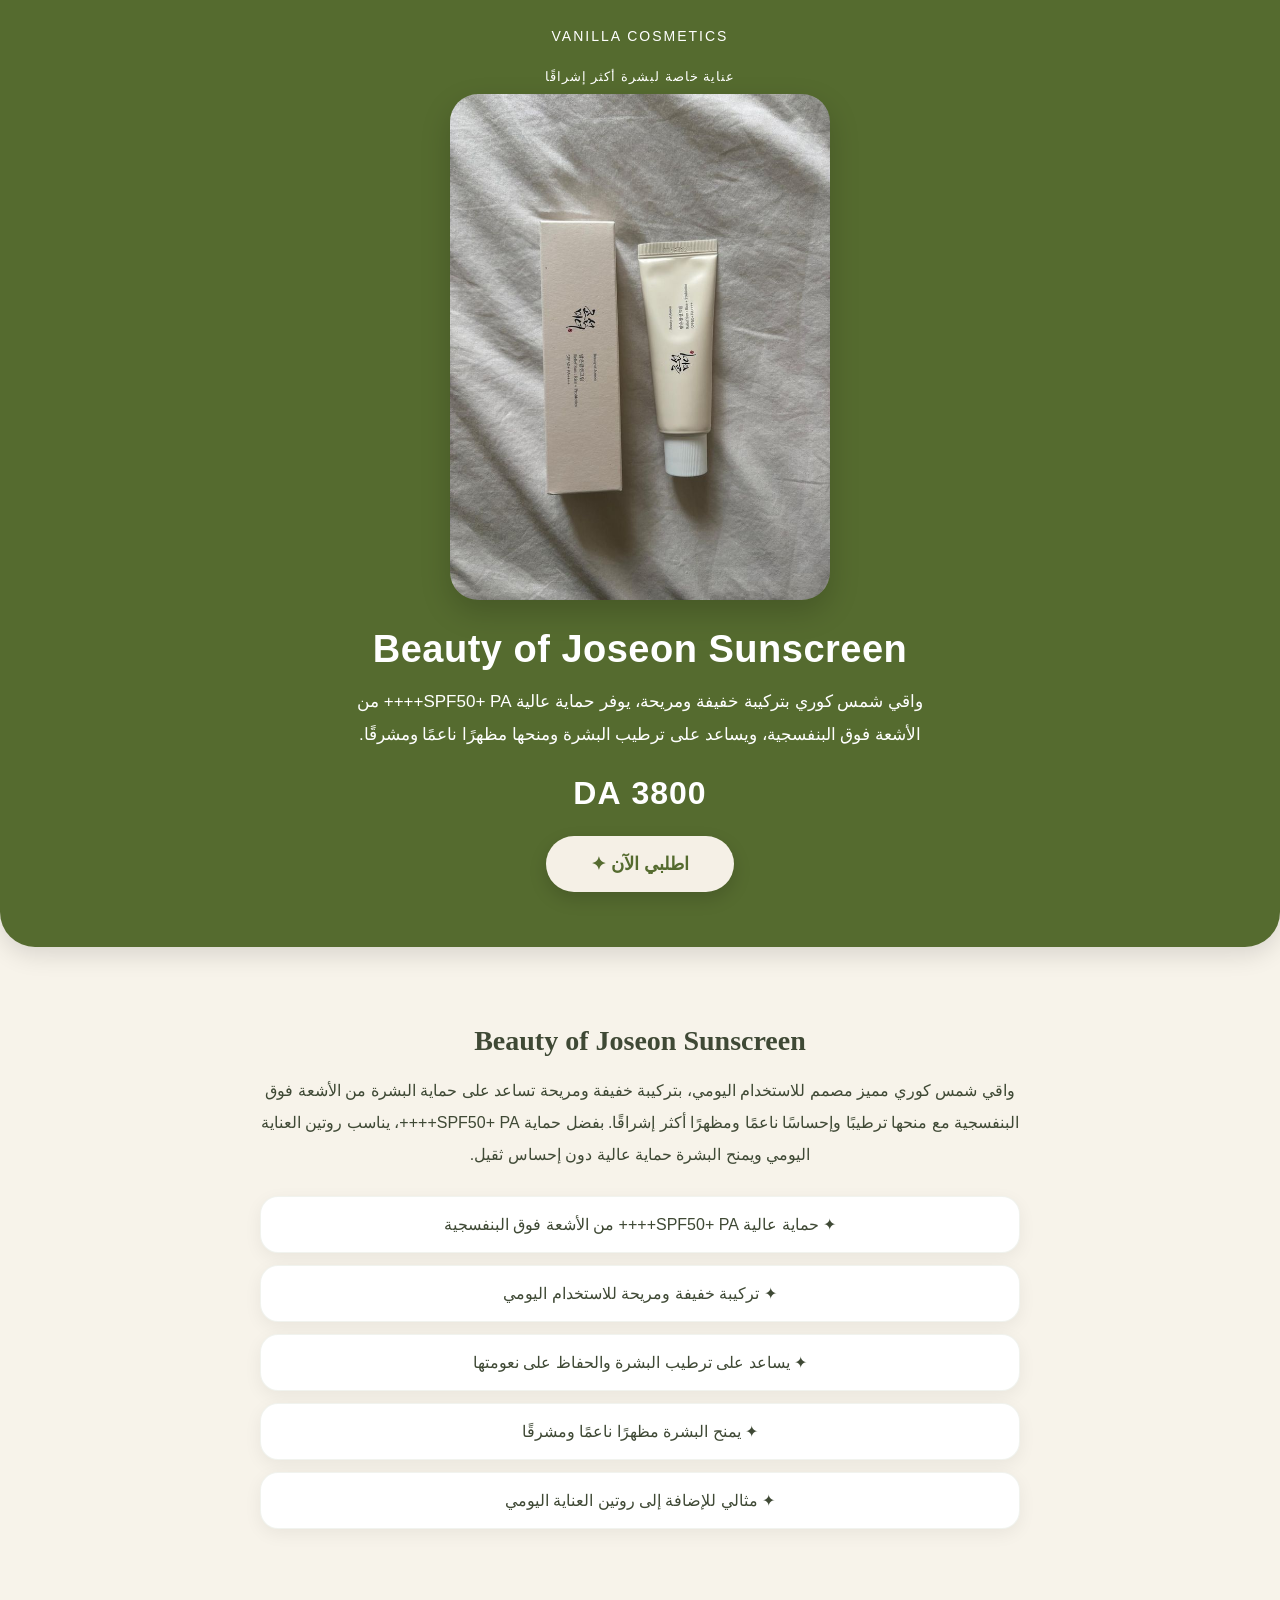
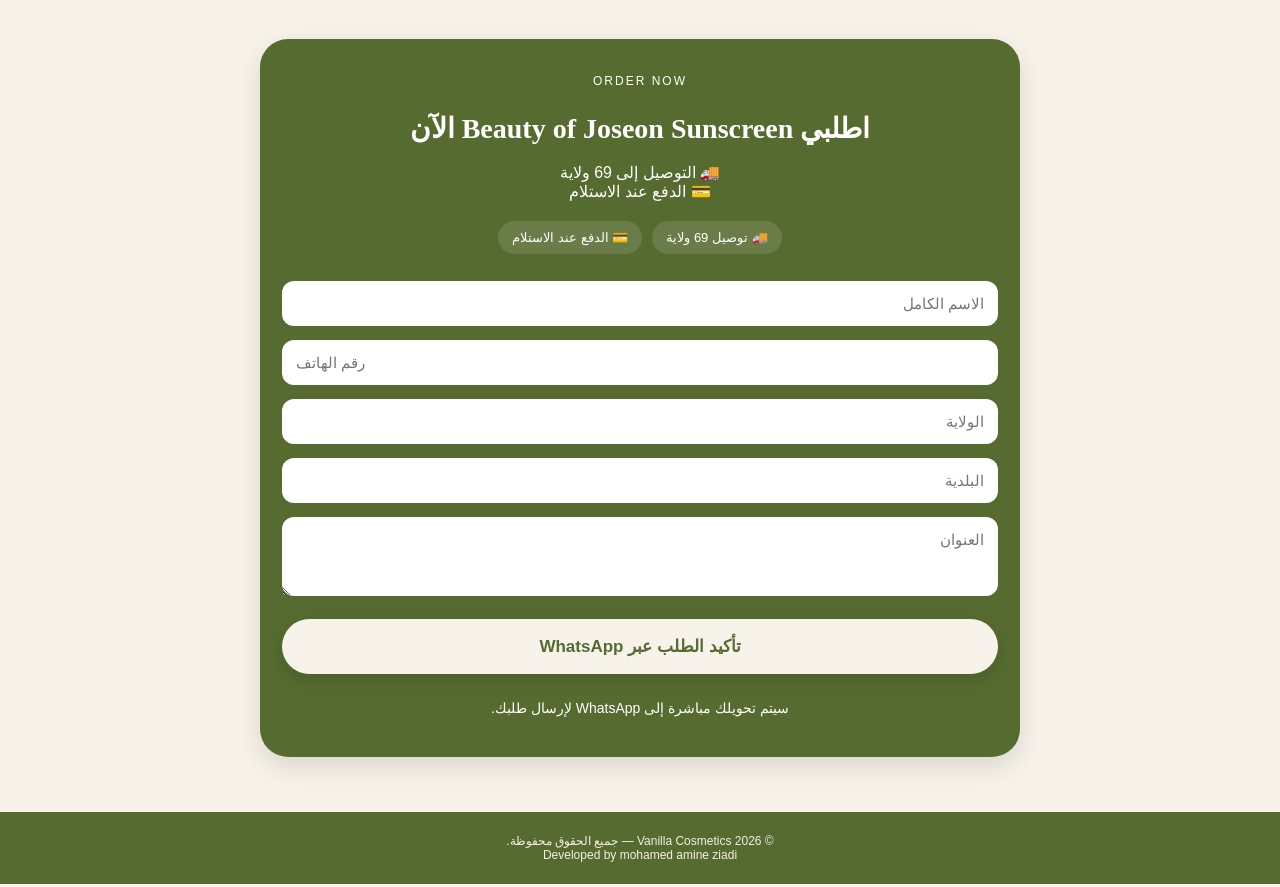
==== beauty-of-joseon.html @ 644d9b98 "Add Beauty of Joseon product page" ====
<!DOCTYPE html>
<html lang="ar" dir="rtl">
<head>
<meta charset="UTF-8">
<meta name="viewport" content="width=device-width, initial-scale=1.0">
<title>Beauty of Joseon Sunscreen | Vanilla Cosmetics</title>

<style>
*{
    box-sizing:border-box;
}

body{
    margin:0;
    font-family:Arial,sans-serif;
    background:#f7f3ea;
    color:#3f4935;
}

.hero-product{
    background:#556B2F;
    color:#fff;
    text-align:center;
    padding:28px 20px 55px;
    border-radius:0 0 35px 35px;
    box-shadow:0 8px 25px rgba(0,0,0,.12);
}

.brand{
    font-size:14px;
    letter-spacing:2px;
    margin-bottom:25px;
}

.product-image{
    width:100%;
    max-width:380px;
    height:auto;
    display:block;
    margin:0 auto 28px;
    border-radius:28px;
    box-shadow:0 12px 30px rgba(0,0,0,.18);
}

h1{
    font-size:38px;
    margin:10px 0;
    letter-spacing:.5px;
}

.subtitle{
    font-size:17px;
    line-height:1.9;
    max-width:600px;
    margin:15px auto;
}

.price{
    font-size:32px;
    font-weight:bold;
    margin:24px 0;
    letter-spacing:1px;
}

.order-btn{
    display:inline-block;
    background:#f5f0e6;
    color:#556B2F;
    text-decoration:none;
    padding:17px 45px;
    border-radius:40px;
    font-size:18px;
    font-weight:bold;
    box-shadow:0 7px 18px rgba(0,0,0,.15);
}

.section{
    max-width:800px;
    margin:auto;
    padding:55px 20px;
    text-align:center;
}

.section h2{
    font-family:Georgia,serif;
    font-size:28px;
    margin-bottom:18px;
}

.description{
    line-height:2;
    font-size:16px;
}

.benefits{
    display:grid;
    gap:12px;
    margin-top:25px;
}

.benefit{
    background:#fff;
    padding:18px;
    border-radius:18px;
    box-shadow:0 5px 18px rgba(0,0,0,.06);
    border:1px solid rgba(85,107,47,.08);
}
.order-box{
    background:#556B2F;
    color:#fff;
    border-radius:28px;
    padding:35px 22px;
    box-shadow:0 10px 28px rgba(0,0,0,.12);
}

.order-box input,
.order-box select,
.order-box textarea{
    width:100%;
    padding:14px;
    margin:7px 0;
    border:0;
    border-radius:12px;
    font-size:15px;
}

.submit-btn{
    width:100%;
    margin-top:12px;
    padding:17px;
    border:0;
    border-radius:35px;
    background:#f7f3ea;
    box-shadow:0 6px 16px rgba(0,0,0,.12);
    color:#556B2F;
    font-size:17px;
    font-weight:bold;
}

.info{
    margin-top:20px;
    line-height:2;
    font-size:14px;
}

.footer{
    background:#556B2F;
    color:#f5f0e6;
    text-align:center;
    padding:22px 15px;
    font-size:12px;
}

.footer a{
    color:#f5f0e6;
    text-decoration:none;
}

@media(max-width:600px){
    h1{
        font-size:29px;
    }

    .product-image{
        max-width:320px;
    }
}
</style>
</head>

<body>

<section class="hero-product">

    <div class="brand">
        VANILLA COSMETICS
    </div>

    <p style="font-size:13px;letter-spacing:1px;margin-bottom:10px;">
        عناية خاصة لبشرة أكثر إشراقًا
    </p>

    <img
        class="product-image"
        src="images/Koria.jpg"
        alt="Beauty of Joseon Sunscreen"
    >

    <h1>Beauty of Joseon Sunscreen</h1>

    <p class="subtitle">
        واقي شمس كوري بتركيبة خفيفة ومريحة، يوفر حماية عالية SPF50+ PA++++
        من الأشعة فوق البنفسجية، ويساعد على ترطيب البشرة ومنحها مظهرًا ناعمًا ومشرقًا.
    </p>

    <div class="price">
        3800 DA
    </div>

    <a class="order-btn" href="#order">
        اطلبي الآن ✦
    </a>

</section>

<section class="section">

    <h2>
        Beauty of Joseon Sunscreen
    </h2>

    <p class="description">
        واقي شمس كوري مميز مصمم للاستخدام اليومي، بتركيبة
        خفيفة ومريحة تساعد على حماية البشرة من الأشعة فوق البنفسجية
        مع منحها ترطيبًا وإحساسًا ناعمًا ومظهرًا أكثر إشراقًا.
        بفضل حماية SPF50+ PA++++، يناسب روتين العناية اليومي
        ويمنح البشرة حماية عالية دون إحساس ثقيل.
    </p>

    <div class="benefits">

        <div class="benefit">
            ✦ حماية عالية SPF50+ PA++++ من الأشعة فوق البنفسجية
        </div>

        <div class="benefit">
            ✦ تركيبة خفيفة ومريحة للاستخدام اليومي
        </div>

        <div class="benefit">
            ✦ يساعد على ترطيب البشرة والحفاظ على نعومتها
        </div>

        <div class="benefit">
            ✦ يمنح البشرة مظهرًا ناعمًا ومشرقًا
        </div>

        <div class="benefit">
            ✦ مثالي للإضافة إلى روتين العناية اليومي
        </div>

    </div>

</section>
<section class="section" id="order">

    <div class="order-box">

        <div style="font-size:12px;letter-spacing:2px;margin-bottom:8px;">ORDER NOW</div>

        <h2>
            اطلبي Beauty of Joseon Sunscreen الآن
        </h2>

        <p>
            🚚 التوصيل إلى 69 ولاية
            <br>
            💳 الدفع عند الاستلام
        </p>

        <div style="display:flex;justify-content:center;gap:10px;flex-wrap:wrap;margin:20px 0;">
    <span style="background:rgba(255,255,255,.12);padding:9px 14px;border-radius:20px;font-size:13px;">
        🚚 توصيل 69 ولاية
    </span>
    <span style="background:rgba(255,255,255,.12);padding:9px 14px;border-radius:20px;font-size:13px;">
        💳 الدفع عند الاستلام
    </span>
</div>

<form id="orderForm">

            <input
                type="text"
                id="name"
                placeholder="الاسم الكامل"
                autocomplete="name"
                required
            >

            <input
                type="tel"
                id="phone"
                placeholder="رقم الهاتف"
                inputmode="tel"
                autocomplete="tel"
                required
            >

            <input
                type="text"
                id="wilaya"
                placeholder="الولاية"
                required
            >

            <input
                type="text"
                id="commune"
                placeholder="البلدية"
                required
            >

            <textarea
                id="address"
                placeholder="العنوان"
                rows="3"
                required
            ></textarea>

            <button class="submit-btn" type="submit">
                تأكيد الطلب عبر WhatsApp
            </button>

        </form>

        <div class="info">
            سيتم تحويلك مباشرة إلى WhatsApp لإرسال طلبك.
        </div>

    </div>

</section>

<footer class="footer">

    <div>
        © 2026 Vanilla Cosmetics — جميع الحقوق محفوظة.
    </div>

    <div>
        Developed by
        <a href="#" target="_blank">
            mohamed amine ziadi
        </a>
    </div>

</footer>

<script>
document.getElementById("orderForm").addEventListener("submit", function(e){

    e.preventDefault();

    const name = document.getElementById("name").value;
    const phone = document.getElementById("phone").value;
    const wilaya = document.getElementById("wilaya").value;
    const commune = document.getElementById("commune").value;
    const address = document.getElementById("address").value;

    const message =
`طلب Beauty of Joseon Sunscreen

الاسم: ${name}
الهاتف: ${phone}
الولاية: ${wilaya}
البلدية: ${commune}
العنوان: ${address}

المنتج: Beauty of Joseon Sunscreen
السعر: 3800 DA`;

    const whatsapp =
        "https://wa.me/213798949861?text=" +
        encodeURIComponent(message);

    window.open(whatsapp, "_blank");
});
</script>

</body>
</html>
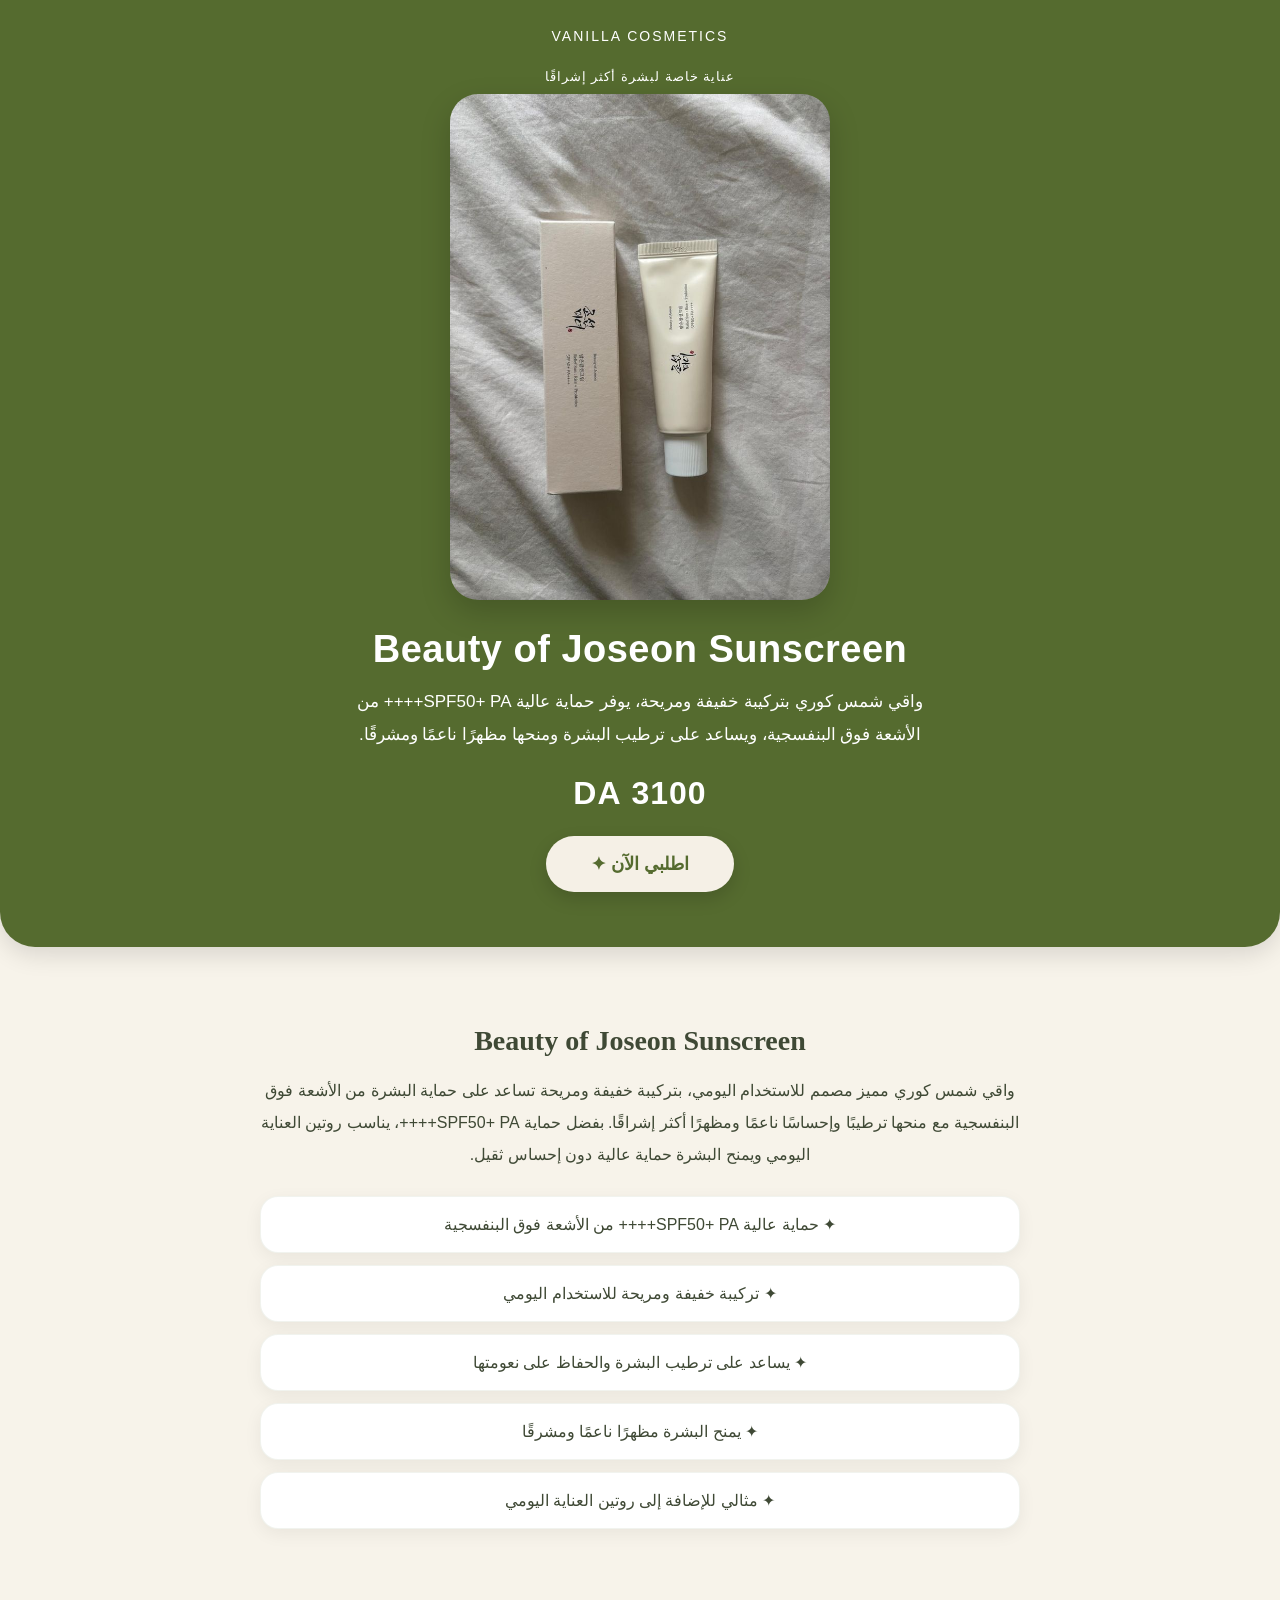
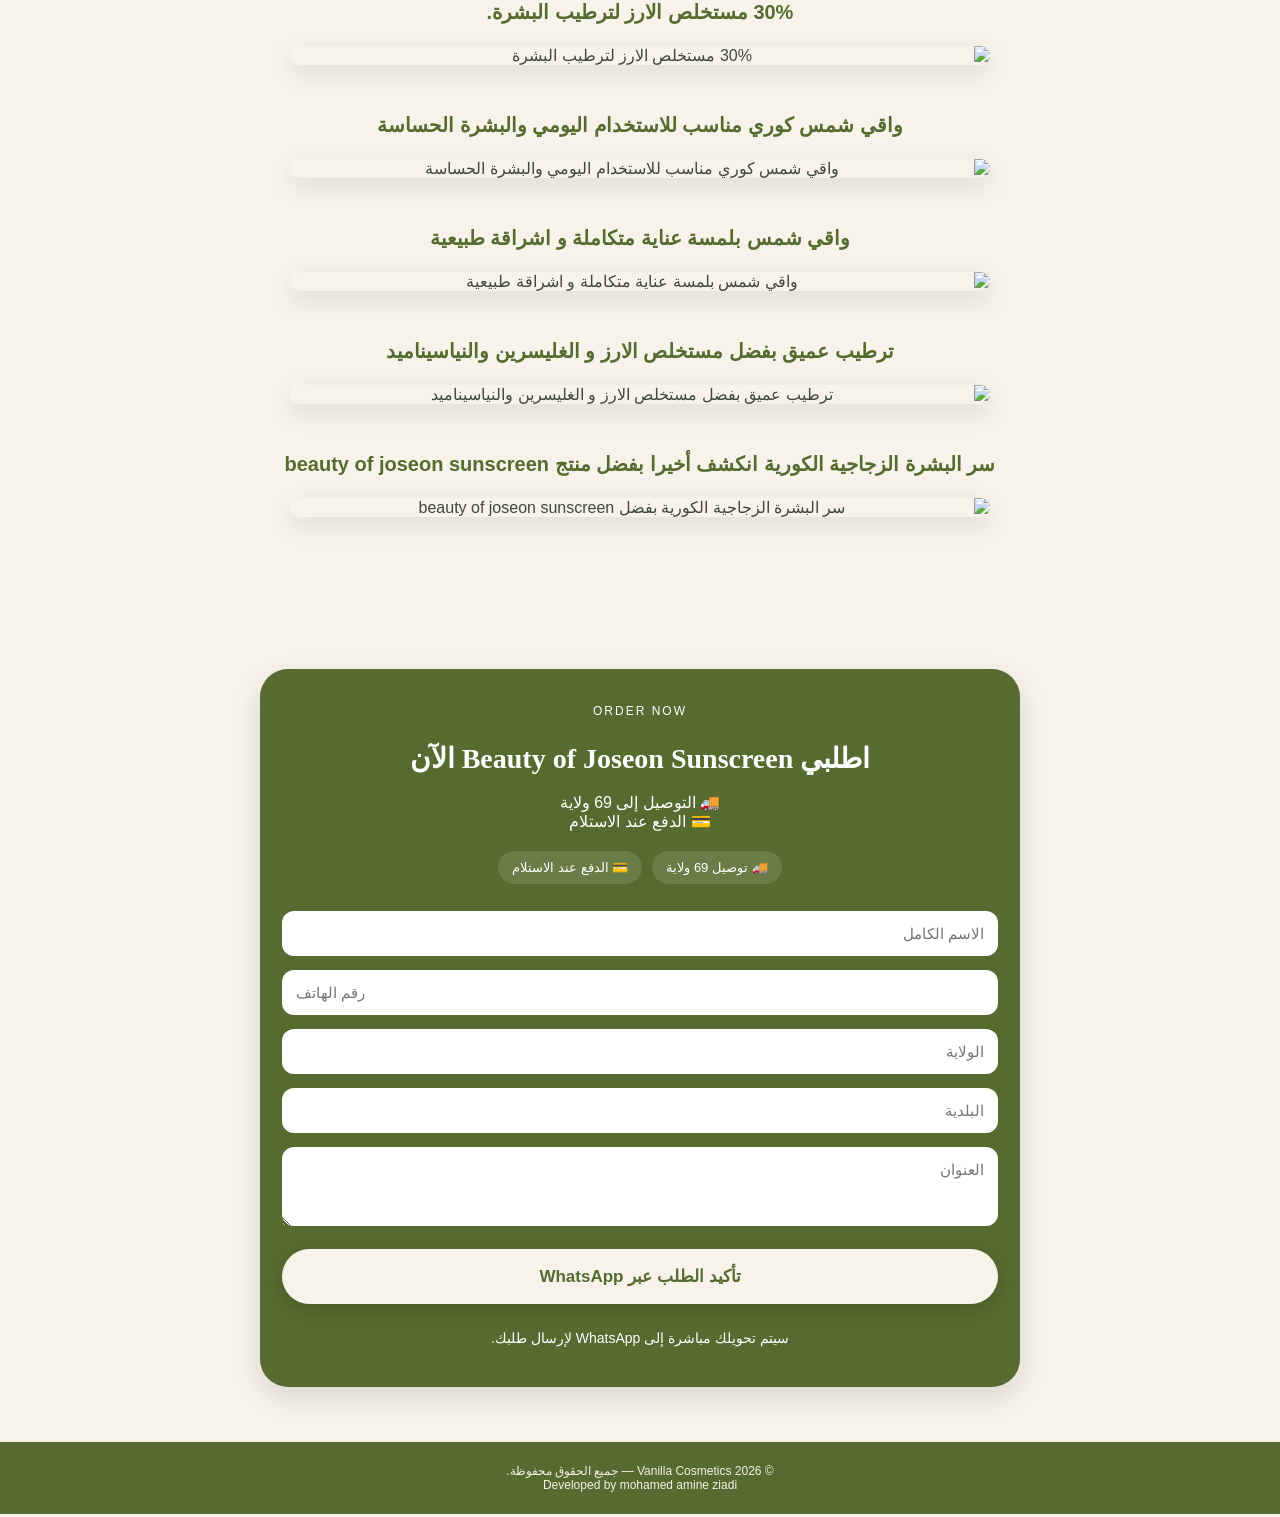
==== commit 1d81a7e0: "Update Beauty of Joseon landing page" ====
--- a/beauty-of-joseon.html
+++ b/beauty-of-joseon.html
@@ -165,6 +165,60 @@
         max-width:320px;
     }
 }
+
+/* ================= BEAUTY OF JOSEON GALLERY ================= */
+
+.beauty-gallery{
+    max-width:800px;
+    margin:0 auto;
+    padding:10px 20px 55px;
+    text-align:center;
+}
+
+.beauty-gallery-item{
+    margin-bottom:42px;
+}
+
+.beauty-gallery-item h3{
+    color:#556B2F;
+    font-size:20px;
+    line-height:1.8;
+    margin:0 auto 16px;
+    font-weight:bold;
+}
+
+.beauty-gallery-item img{
+    width:100%;
+    max-width:700px;
+    height:auto;
+    display:block;
+    margin:0 auto;
+    border-radius:22px;
+    box-shadow:0 8px 24px rgba(0,0,0,.10);
+}
+
+@media(max-width:600px){
+
+    .beauty-gallery{
+        padding:5px 15px 40px;
+    }
+
+    .beauty-gallery-item{
+        margin-bottom:34px;
+    }
+
+    .beauty-gallery-item h3{
+        font-size:17px;
+        line-height:1.7;
+        margin-bottom:13px;
+    }
+
+    .beauty-gallery-item img{
+        border-radius:18px;
+    }
+
+}
+
 </style>
 </head>
 
@@ -194,7 +248,7 @@
     </p>
 
     <div class="price">
-        3800 DA
+        3100 DA
     </div>
 
     <a class="order-btn" href="#order">
@@ -242,6 +296,38 @@
     </div>
 
 </section>
+
+<!-- ================= BEAUTY OF JOSEON GALLERY ================= -->
+
+<section class="beauty-gallery">
+
+    <div class="beauty-gallery-item">
+        <h3>30% مستخلص الارز لترطيب البشرة.</h3>
+        <img src="images/Pic1.jpg" alt="30% مستخلص الارز لترطيب البشرة">
+    </div>
+
+    <div class="beauty-gallery-item">
+        <h3>واقي شمس كوري مناسب للاستخدام اليومي والبشرة الحساسة</h3>
+        <img src="images/Pic2.jpg" alt="واقي شمس كوري مناسب للاستخدام اليومي والبشرة الحساسة">
+    </div>
+
+    <div class="beauty-gallery-item">
+        <h3>واقي شمس بلمسة عناية متكاملة و اشراقة طبيعية</h3>
+        <img src="images/Pic3.jpg" alt="واقي شمس بلمسة عناية متكاملة و اشراقة طبيعية">
+    </div>
+
+    <div class="beauty-gallery-item">
+        <h3>ترطيب عميق بفضل مستخلص الارز و الغليسرين والنياسيناميد</h3>
+        <img src="images/Pic4.jpg" alt="ترطيب عميق بفضل مستخلص الارز و الغليسرين والنياسيناميد">
+    </div>
+
+    <div class="beauty-gallery-item">
+        <h3>سر البشرة الزجاجية الكورية انكشف أخيرا بفضل منتج beauty of joseon sunscreen</h3>
+        <img src="images/Pic5.jpg" alt="سر البشرة الزجاجية الكورية بفضل beauty of joseon sunscreen">
+    </div>
+
+</section>
+
 <section class="section" id="order">
 
     <div class="order-box">
@@ -357,7 +443,7 @@
 العنوان: ${address}
 
 المنتج: Beauty of Joseon Sunscreen
-السعر: 3800 DA`;
+السعر: 3100 DA`;
 
     const whatsapp =
         "https://wa.me/213798949861?text=" +
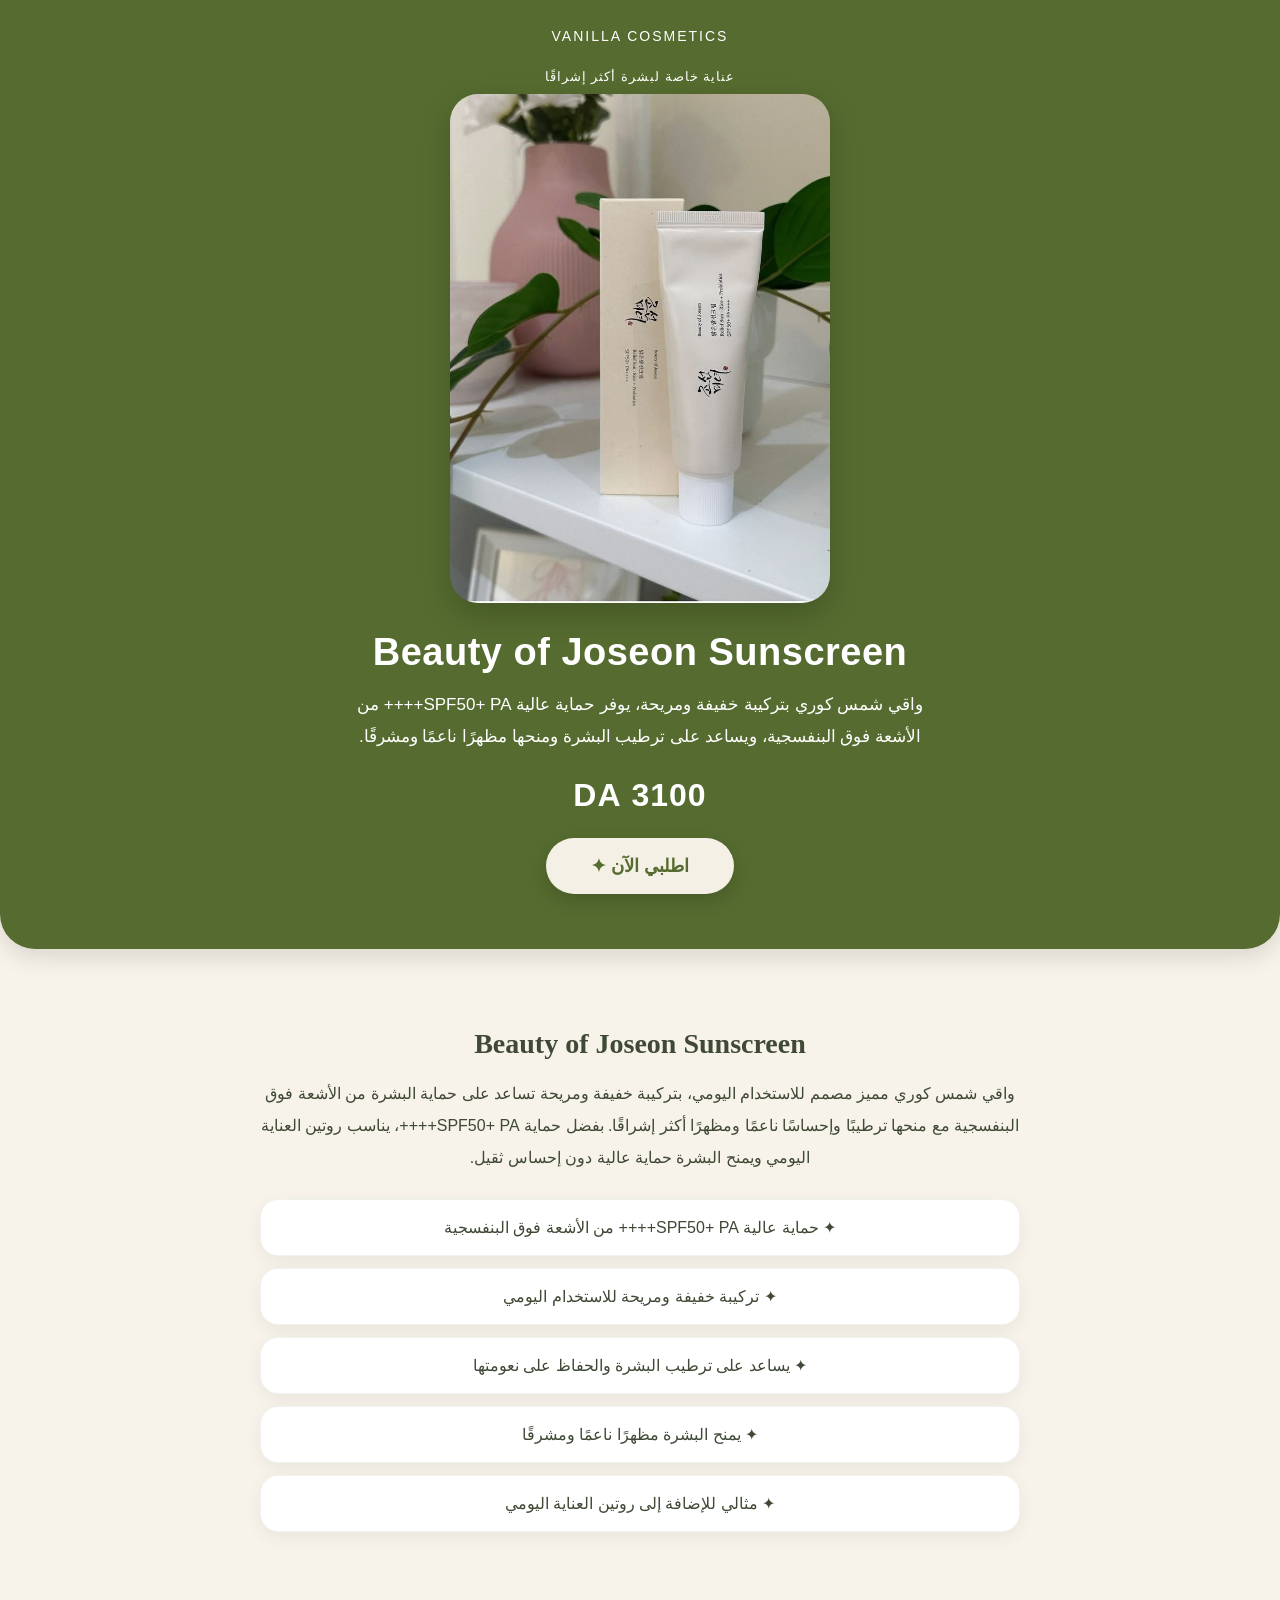
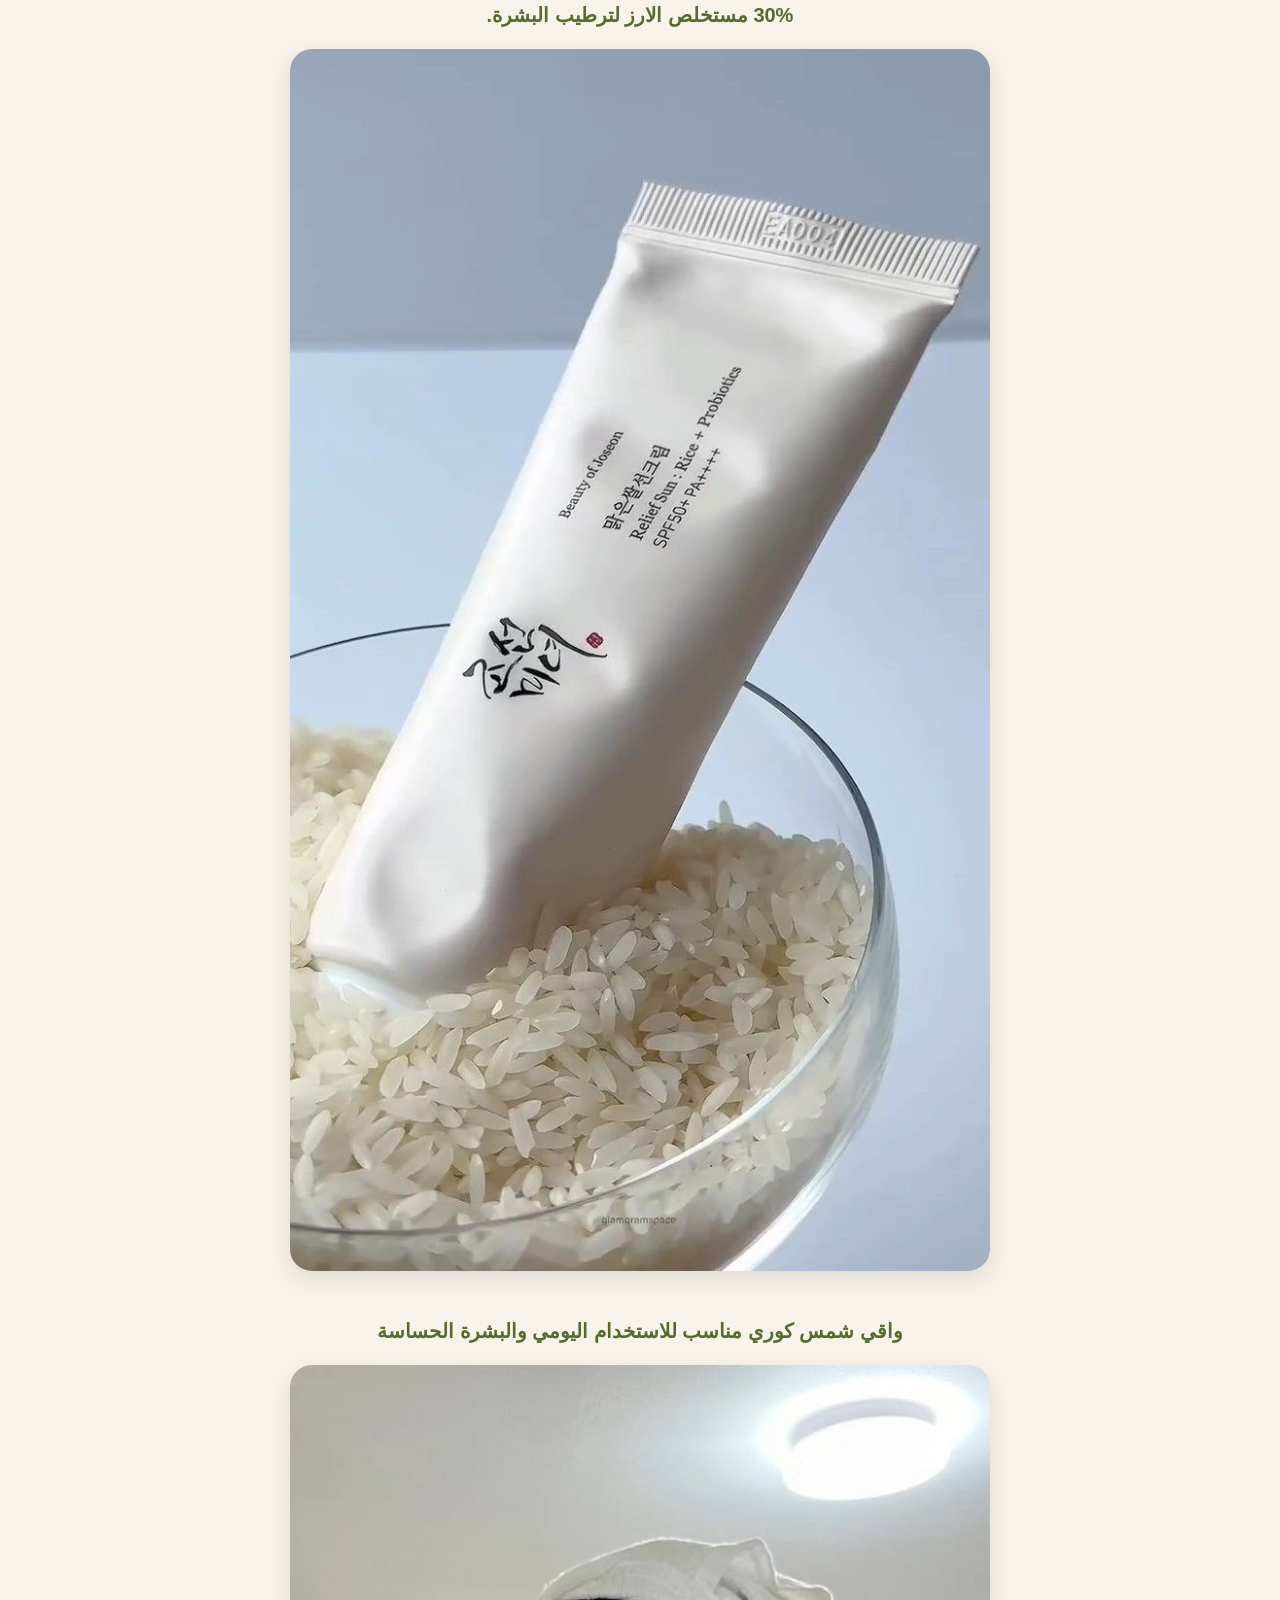
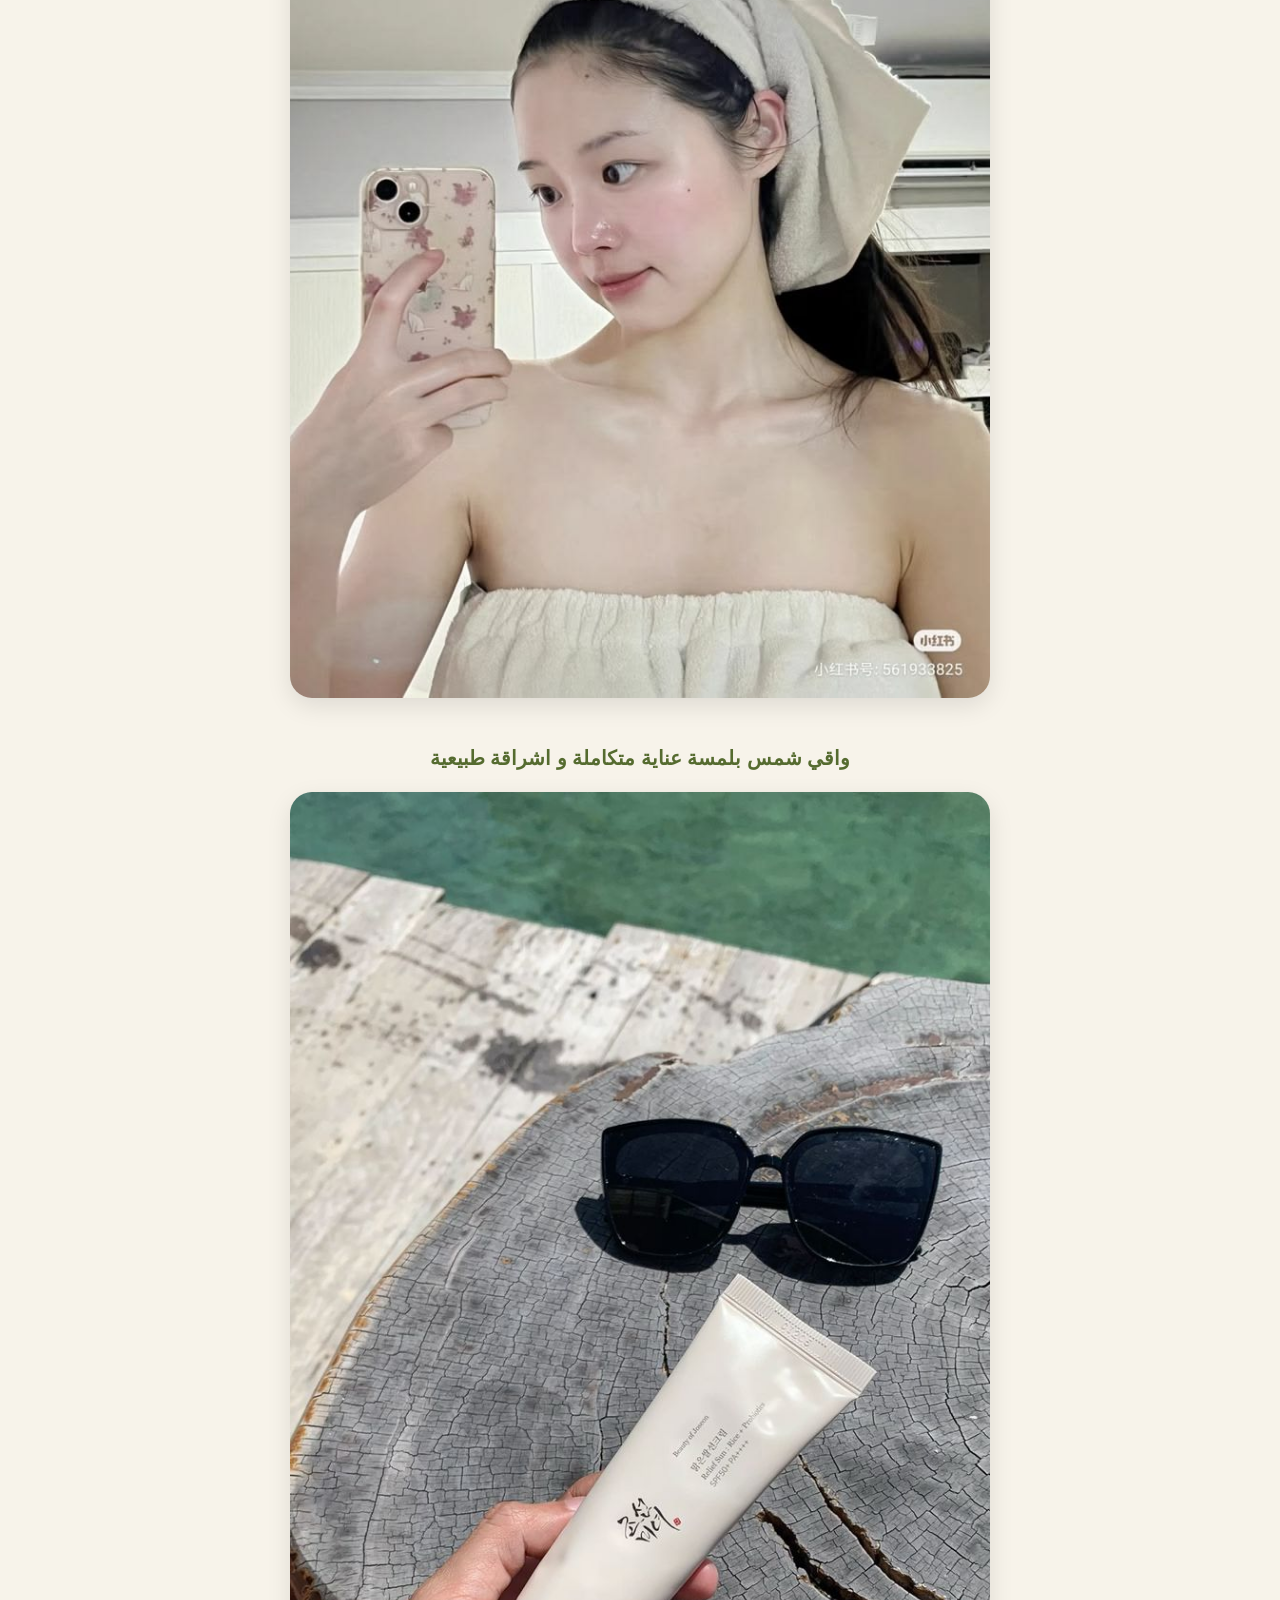
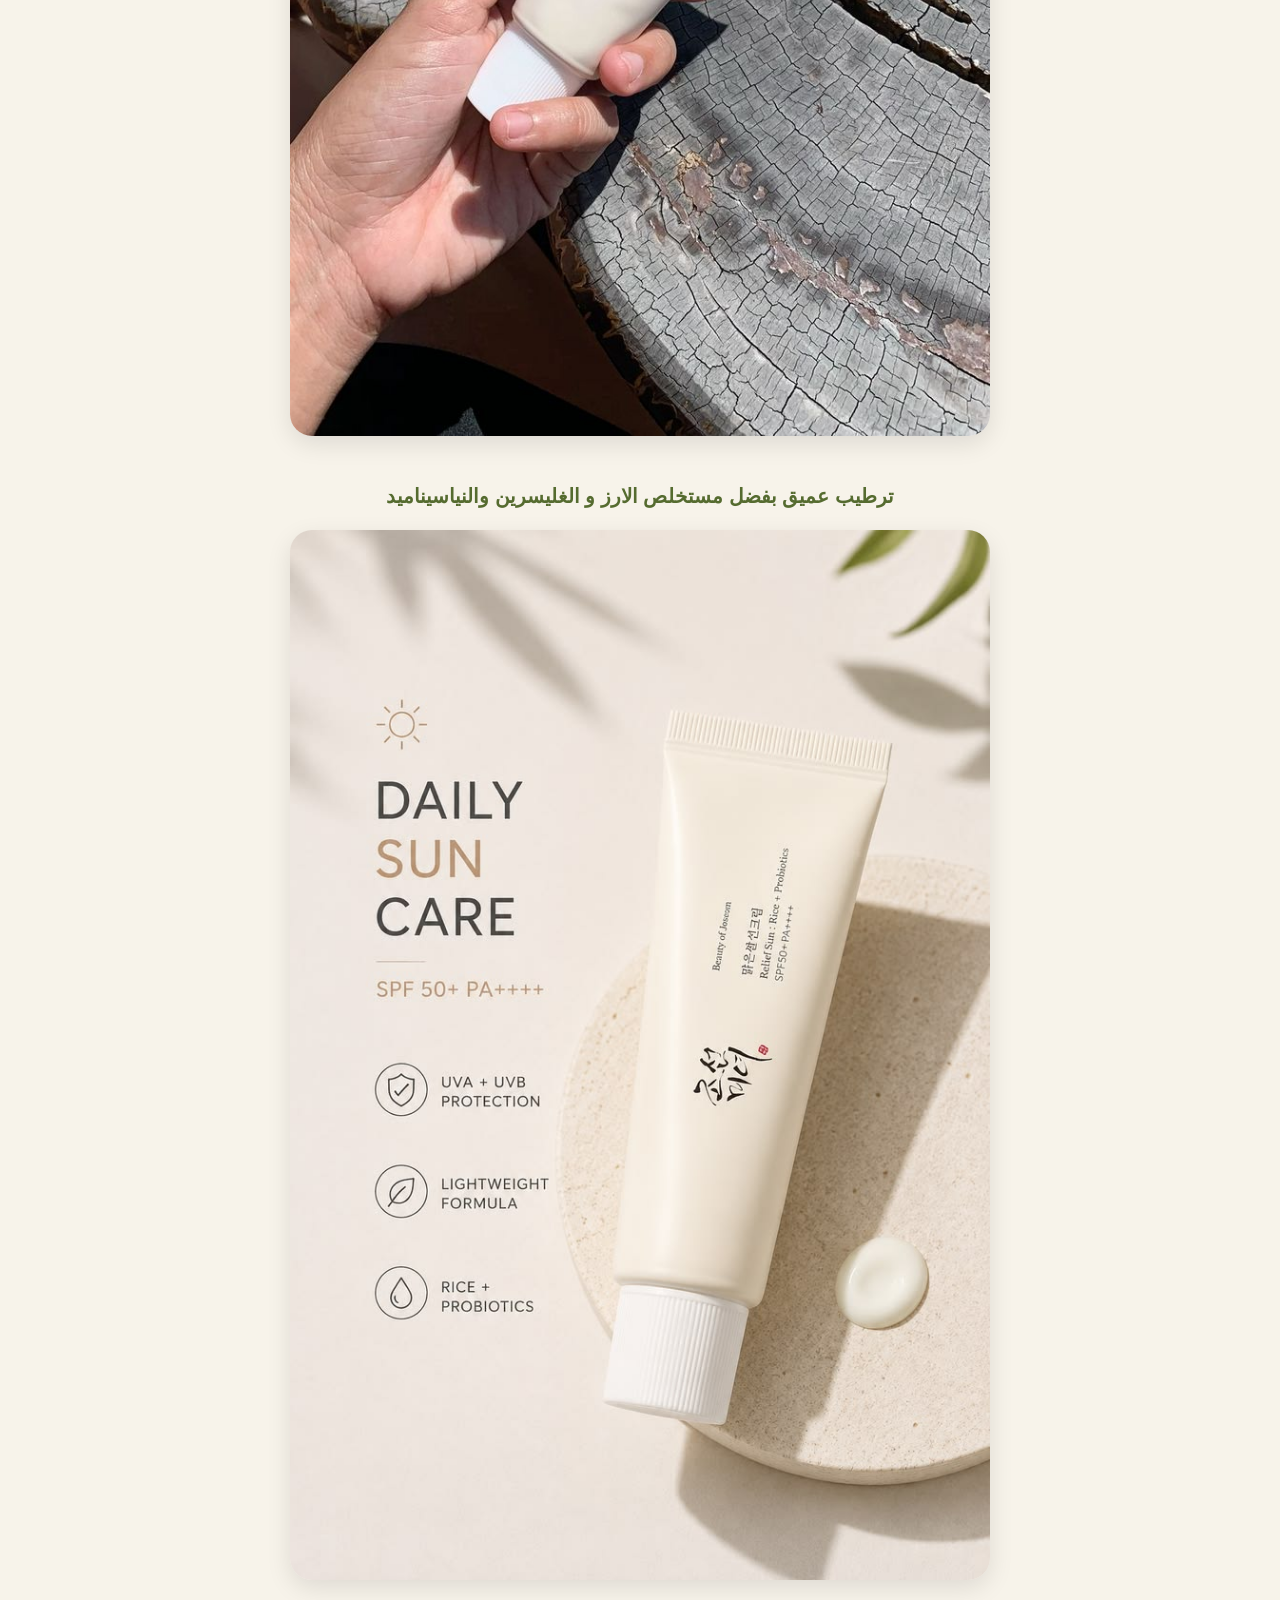
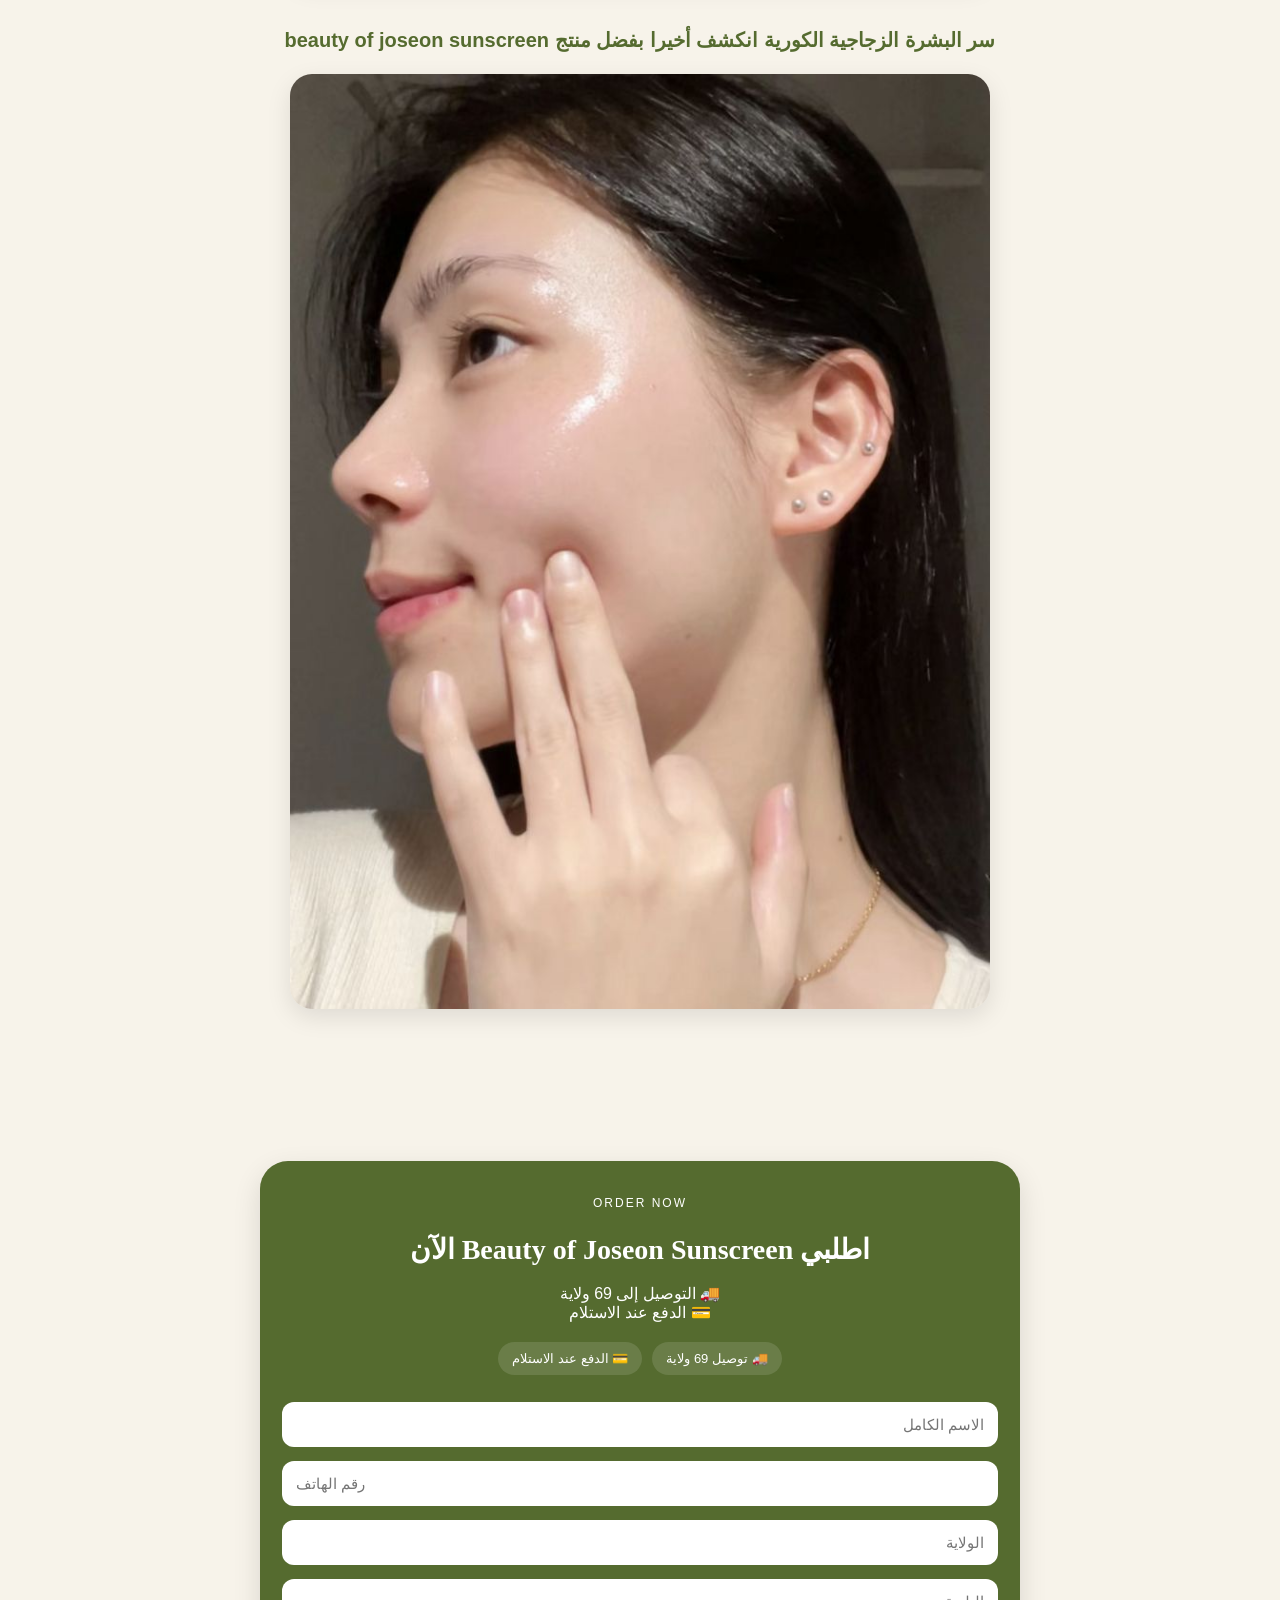
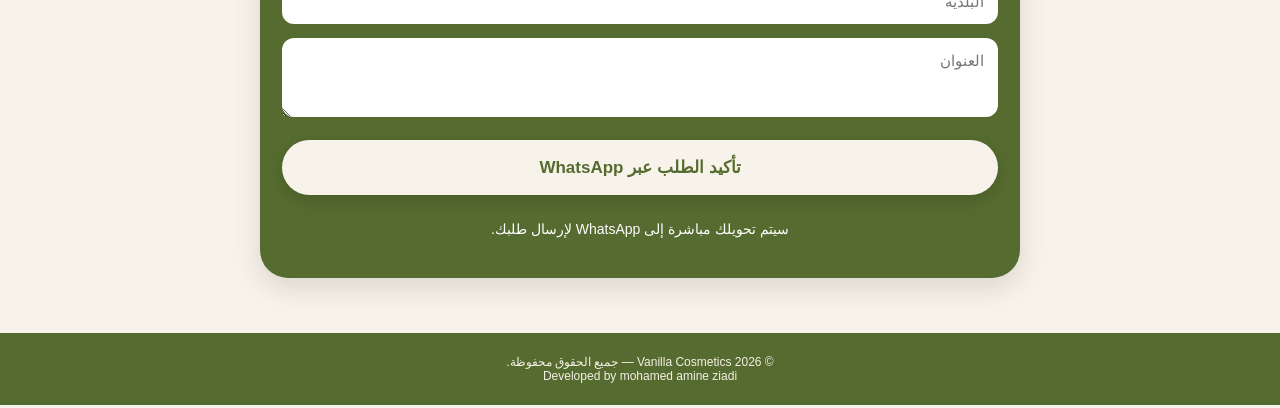
==== commit 341f648d: "Update Beauty of Joseon product image" ====
--- a/beauty-of-joseon.html
+++ b/beauty-of-joseon.html
@@ -236,7 +236,7 @@
 
     <img
         class="product-image"
-        src="images/Koria.jpg"
+        src="images/Santa.jpg"
         alt="Beauty of Joseon Sunscreen"
     >
 
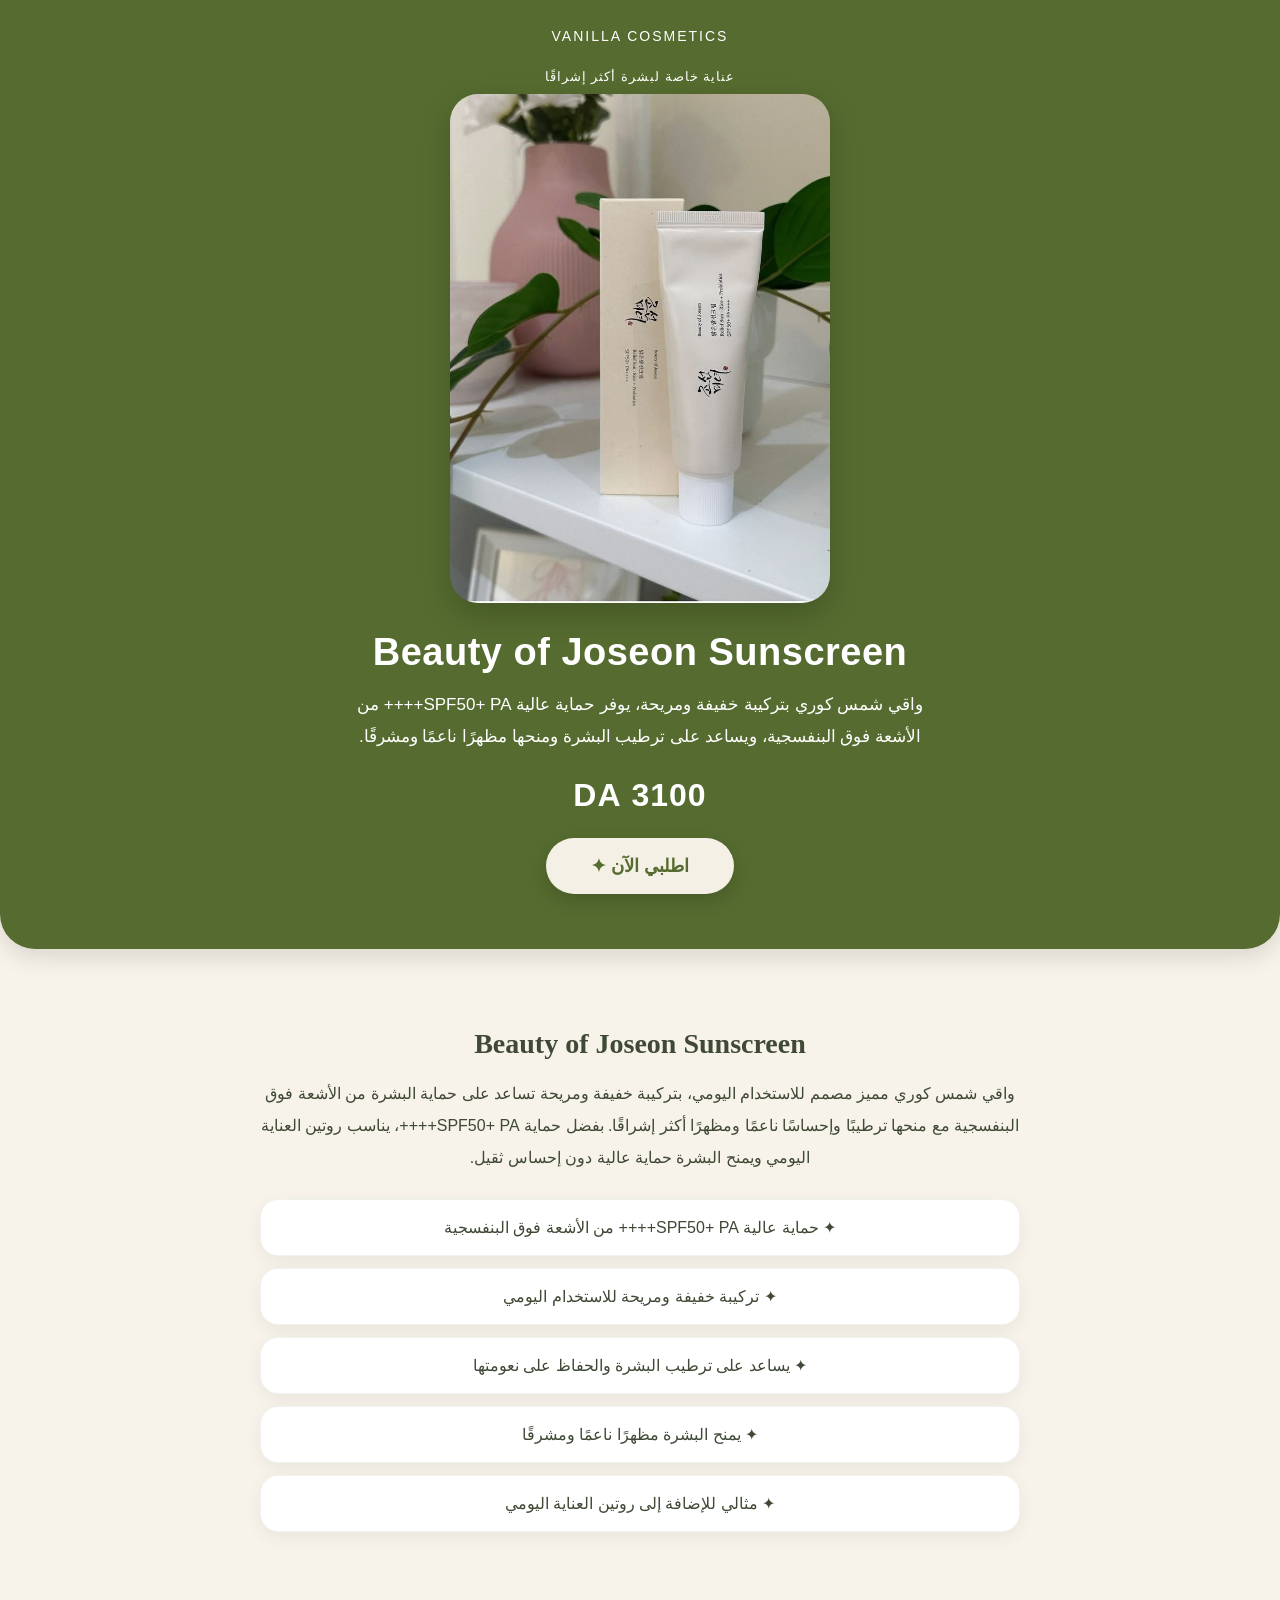
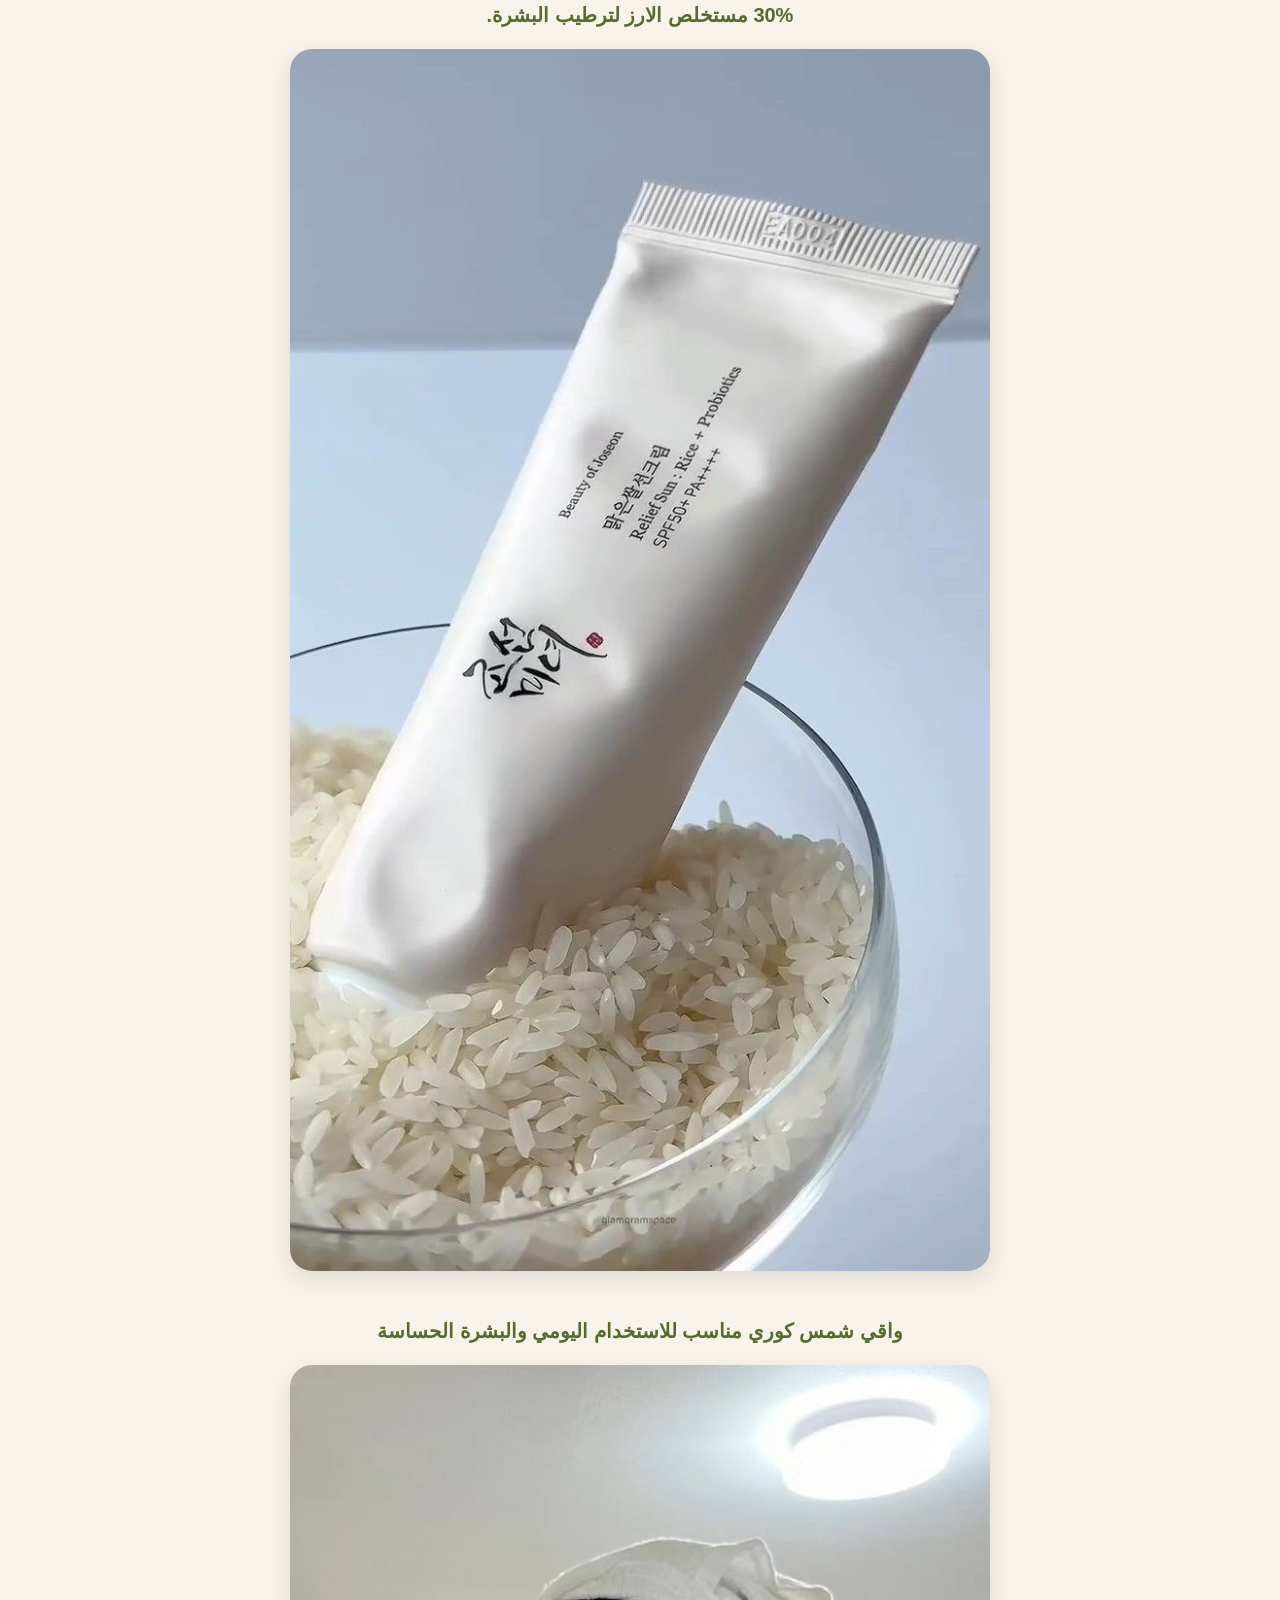
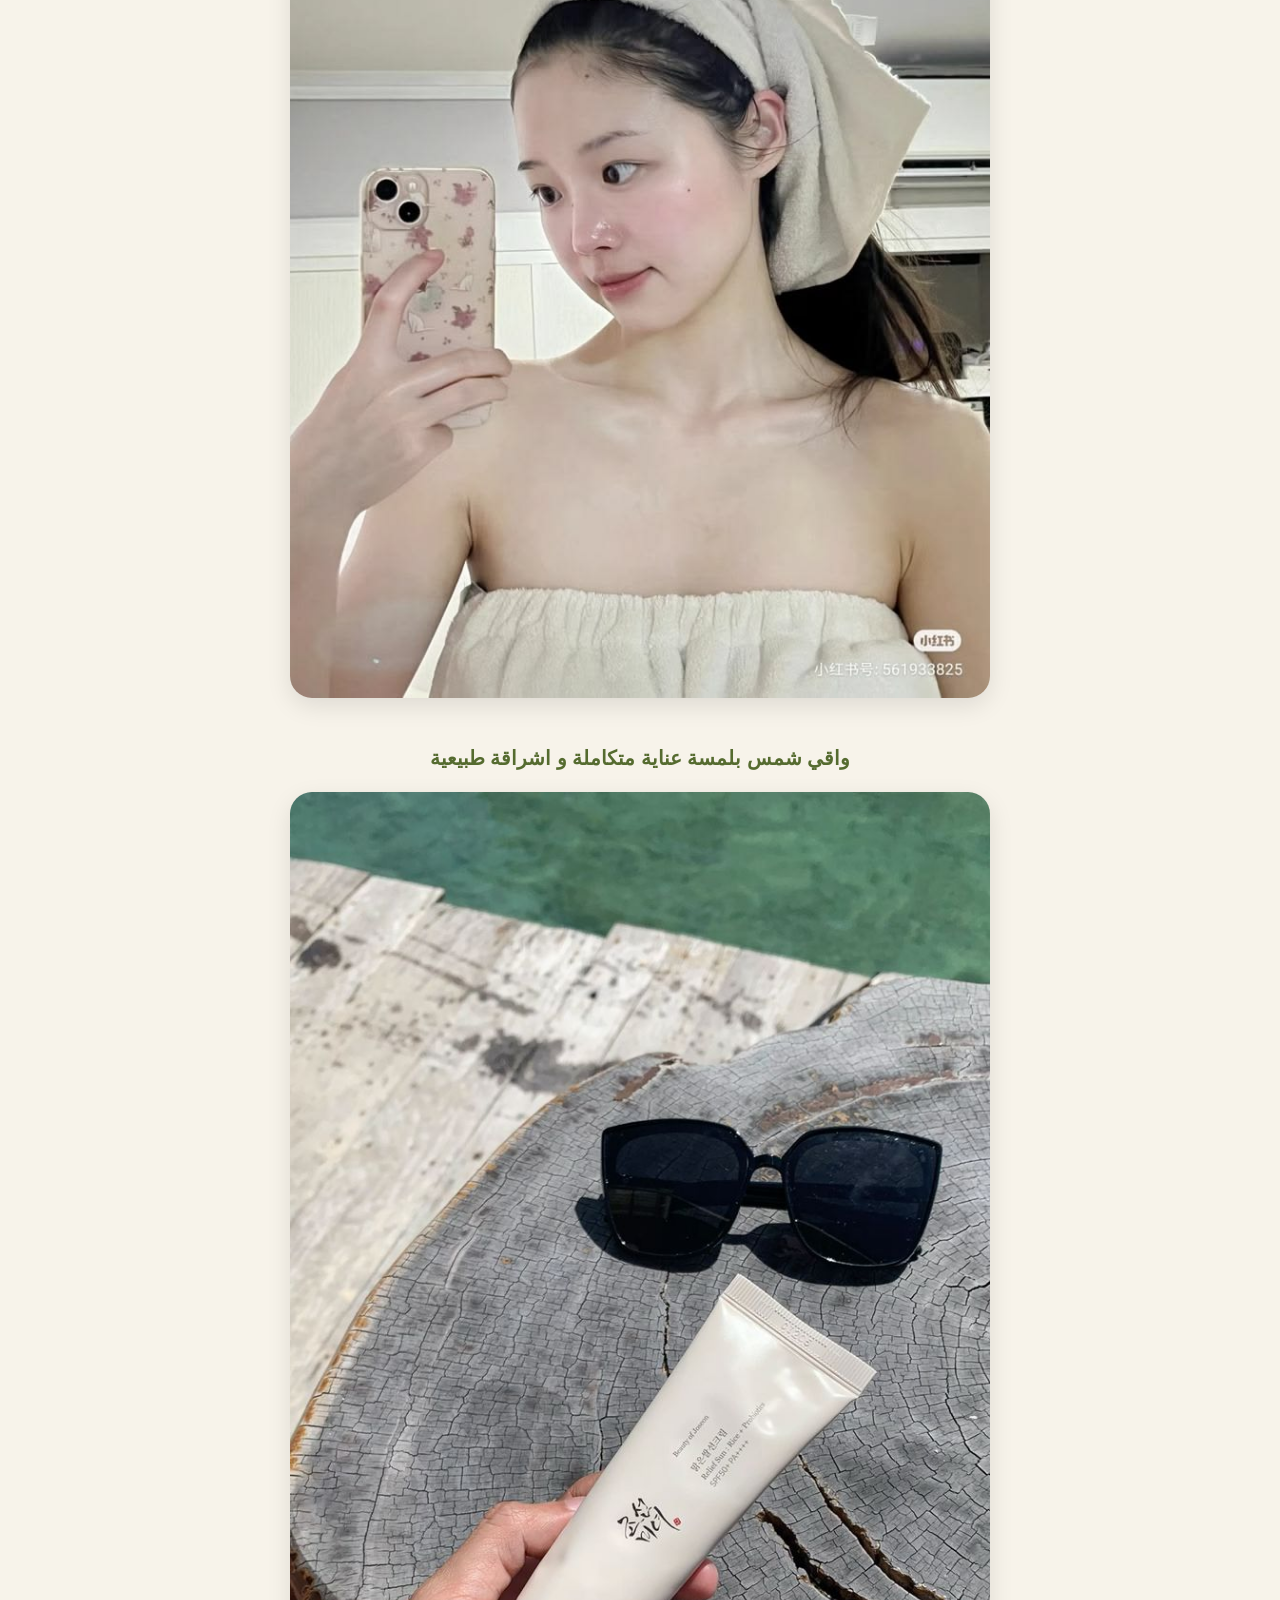
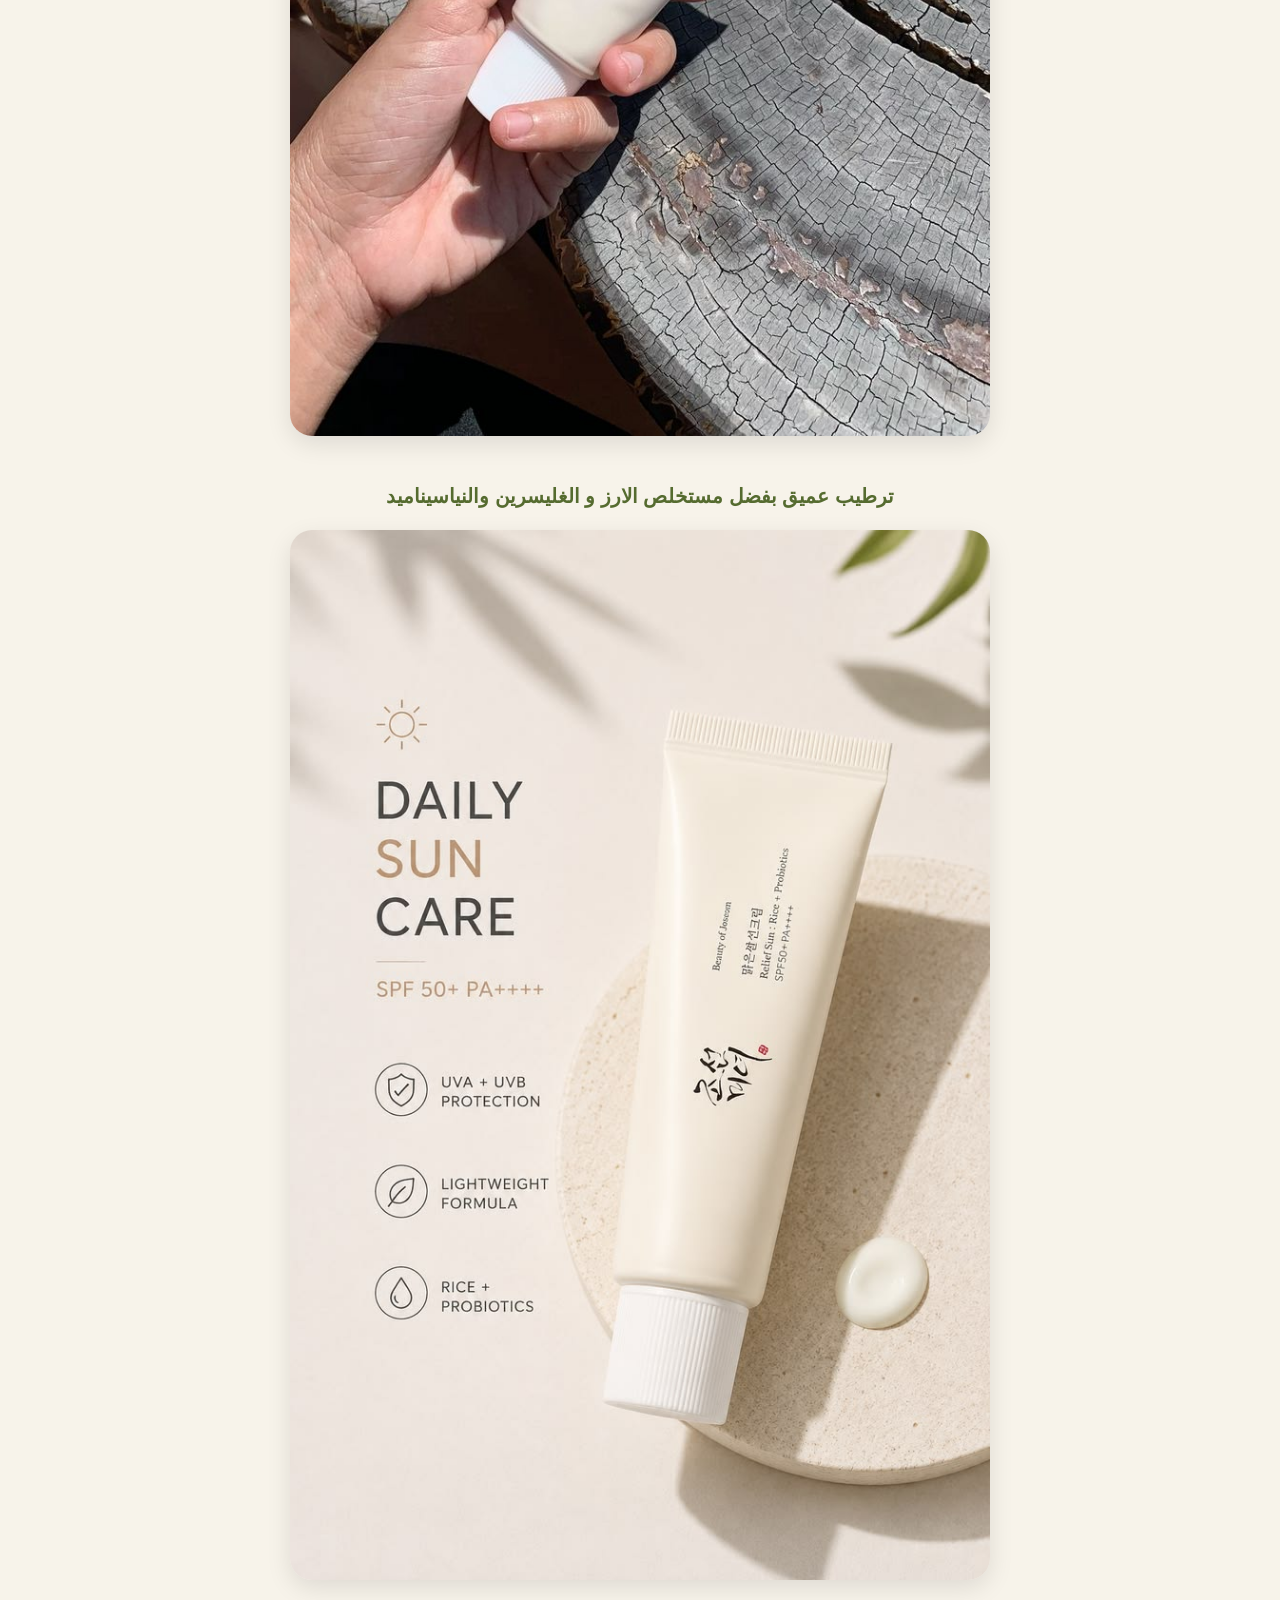
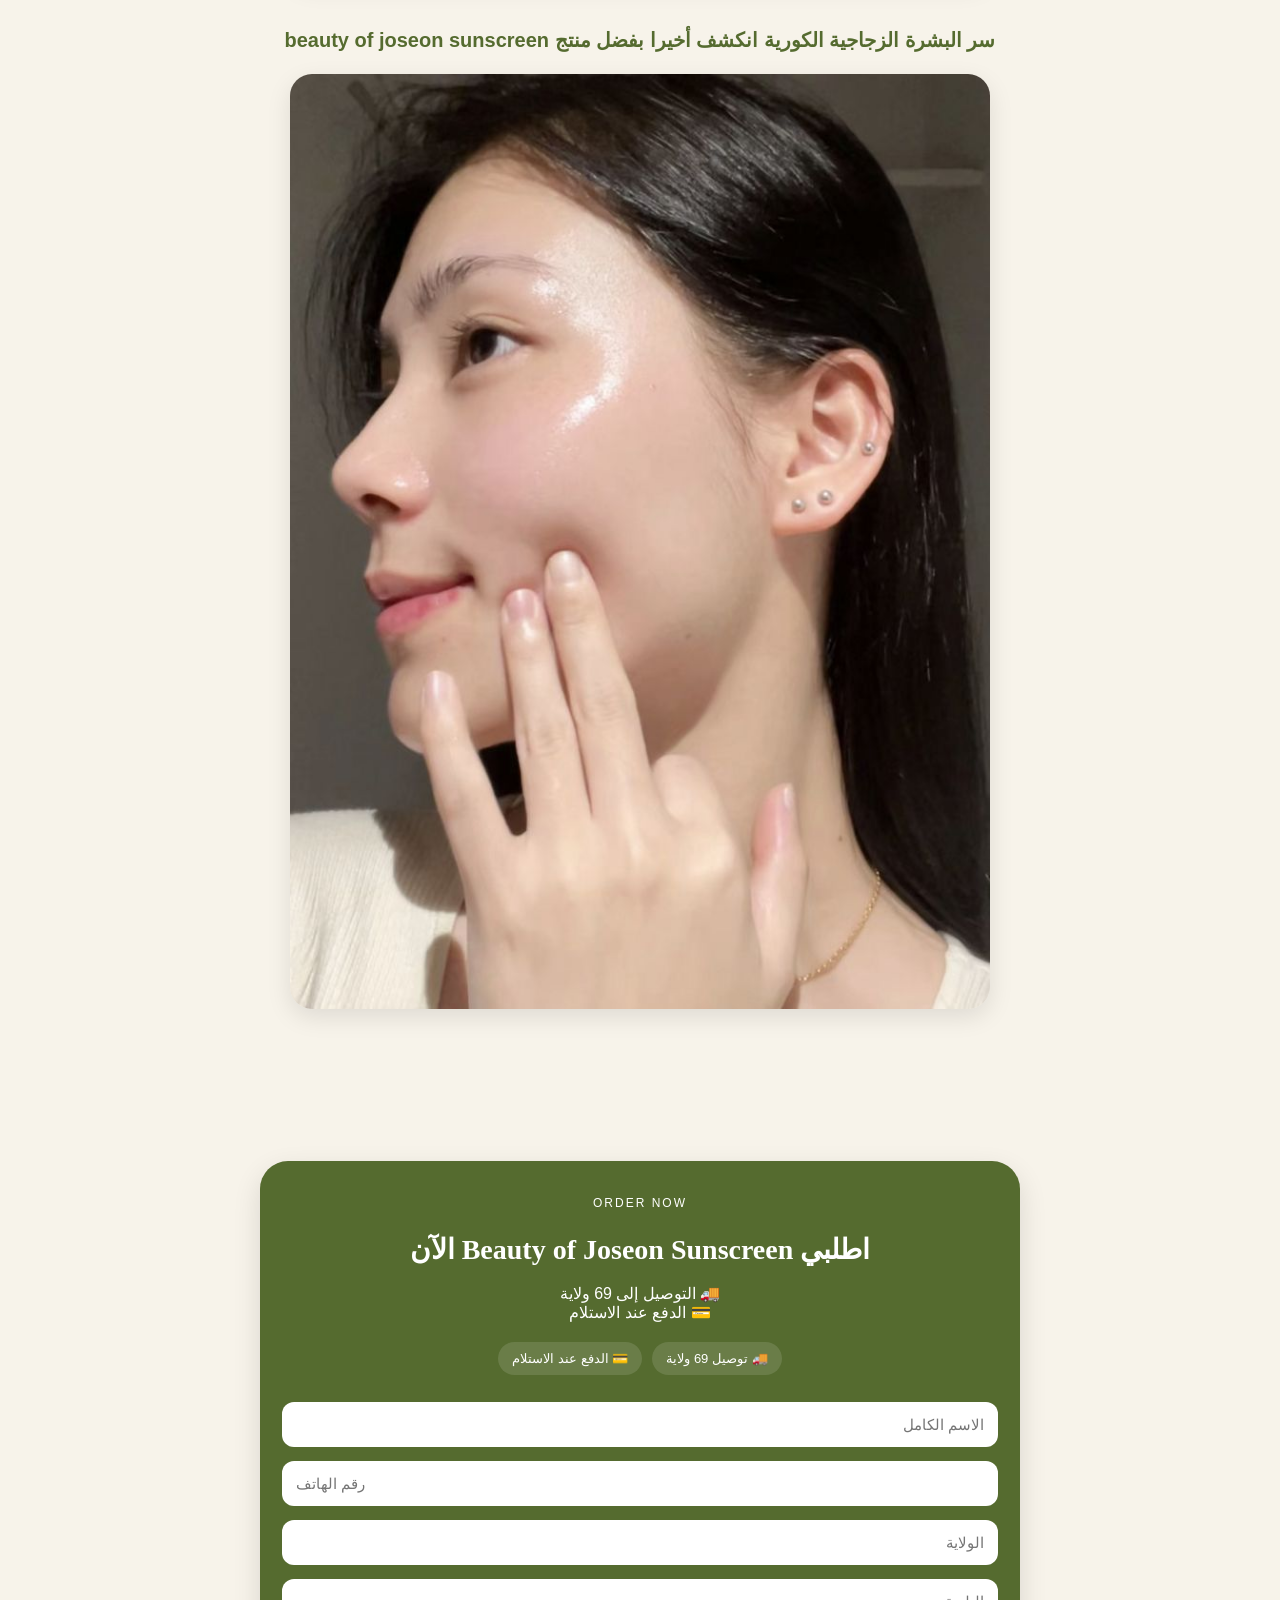
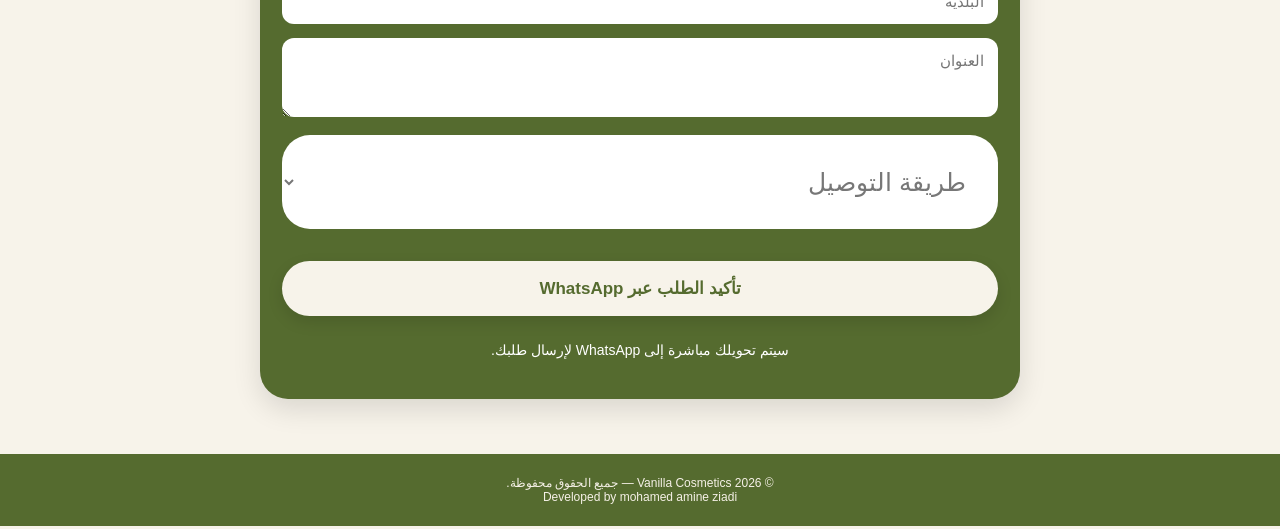
==== commit efedb8b5: "Add delivery option to Beauty of Joseon landing page" ====
--- a/beauty-of-joseon.html
+++ b/beauty-of-joseon.html
@@ -393,6 +393,17 @@
                 required
             ></textarea>
 
+            <select
+                id="deliveryType"
+                name="deliveryType"
+                required
+                style="width:100%;height:94px;padding:0 28px;border:0;border-radius:28px;background:#fff;color:#777;font-size:25px;font-family:inherit;text-align:right;direction:rtl;box-sizing:border-box;outline:none;margin-bottom:20px;"
+            >
+                <option value="">طريقة التوصيل</option>
+                <option value="التوصيل إلى المنزل">🏠 التوصيل إلى المنزل</option>
+                <option value="التوصيل إلى المكتب">🏢 التوصيل إلى المكتب</option>
+            </select>
+
             <button class="submit-btn" type="submit">
                 تأكيد الطلب عبر WhatsApp
             </button>
@@ -432,6 +443,7 @@
     const wilaya = document.getElementById("wilaya").value;
     const commune = document.getElementById("commune").value;
     const address = document.getElementById("address").value;
+    const deliveryType = document.getElementById("deliveryType").value;
 
     const message =
 `طلب Beauty of Joseon Sunscreen
@@ -441,6 +453,7 @@
 الولاية: ${wilaya}
 البلدية: ${commune}
 العنوان: ${address}
+طريقة التوصيل: ${deliveryType}
 
 المنتج: Beauty of Joseon Sunscreen
 السعر: 3100 DA`;
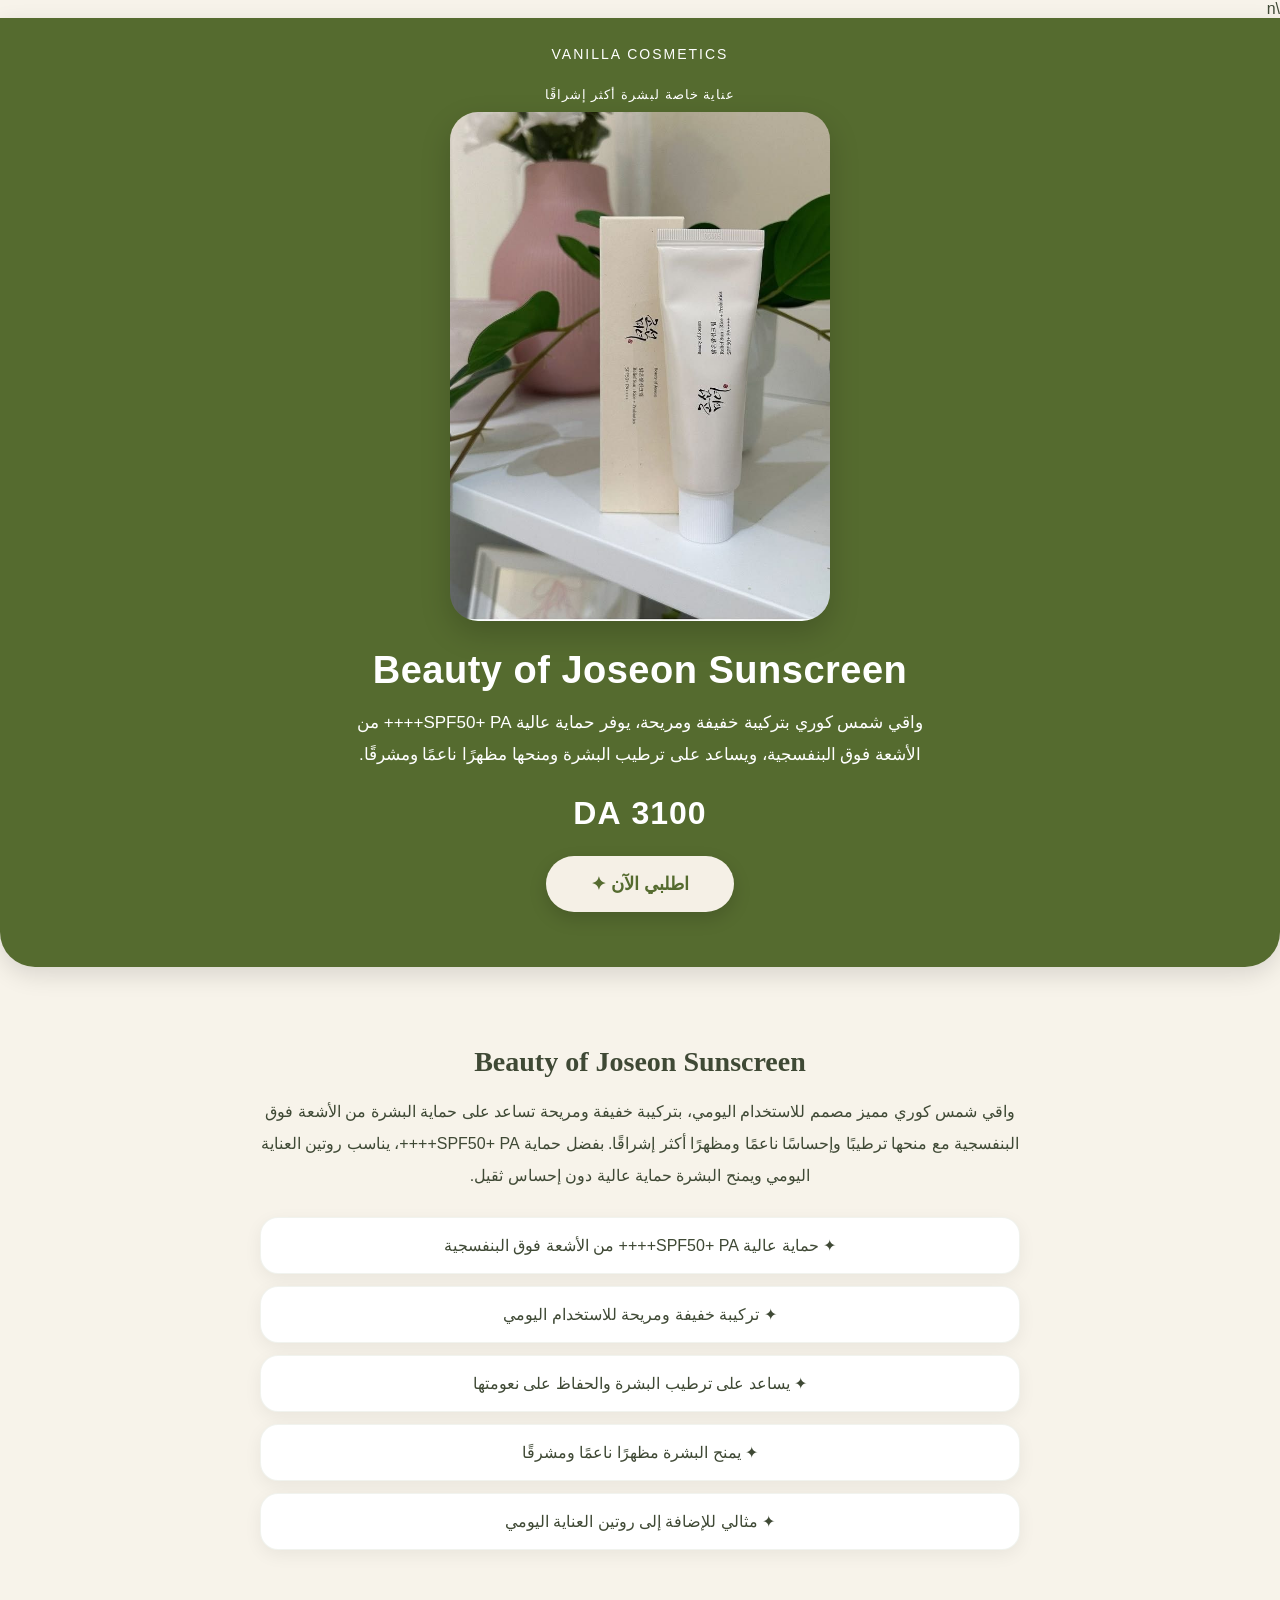
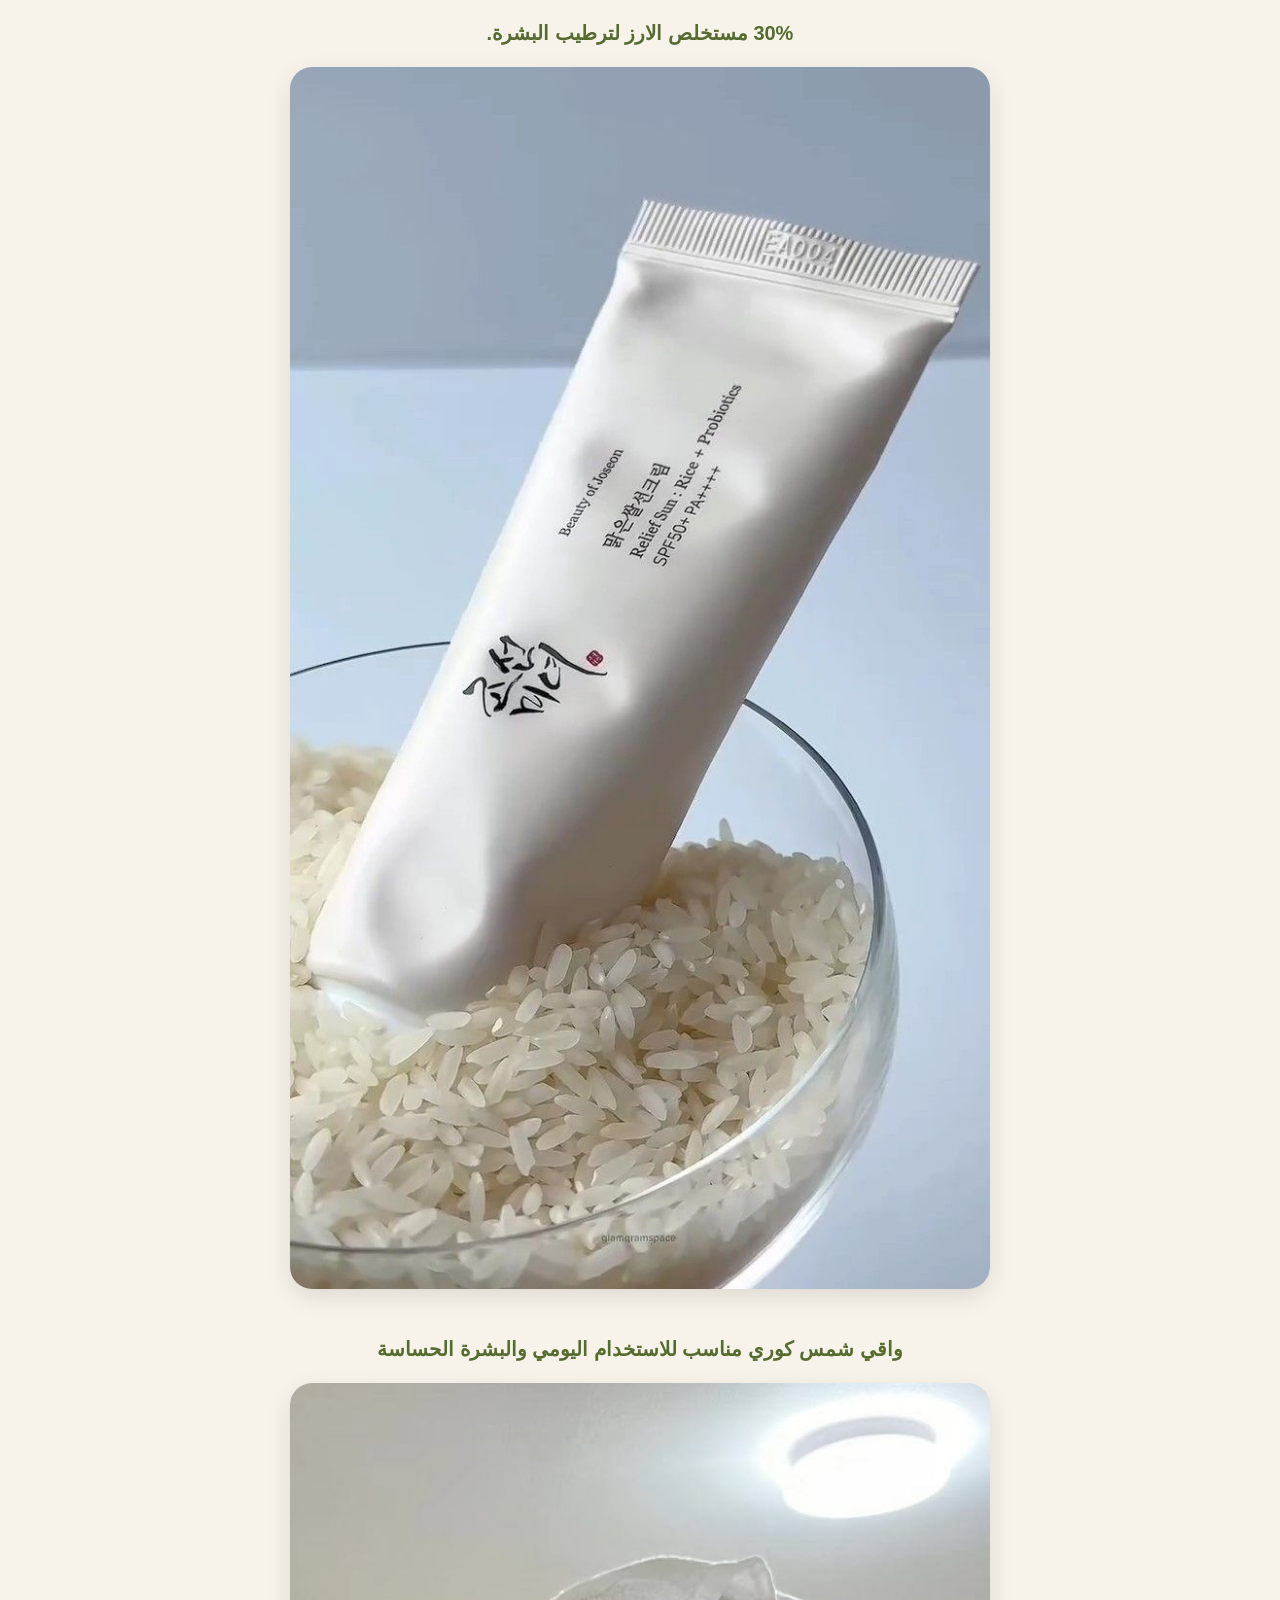
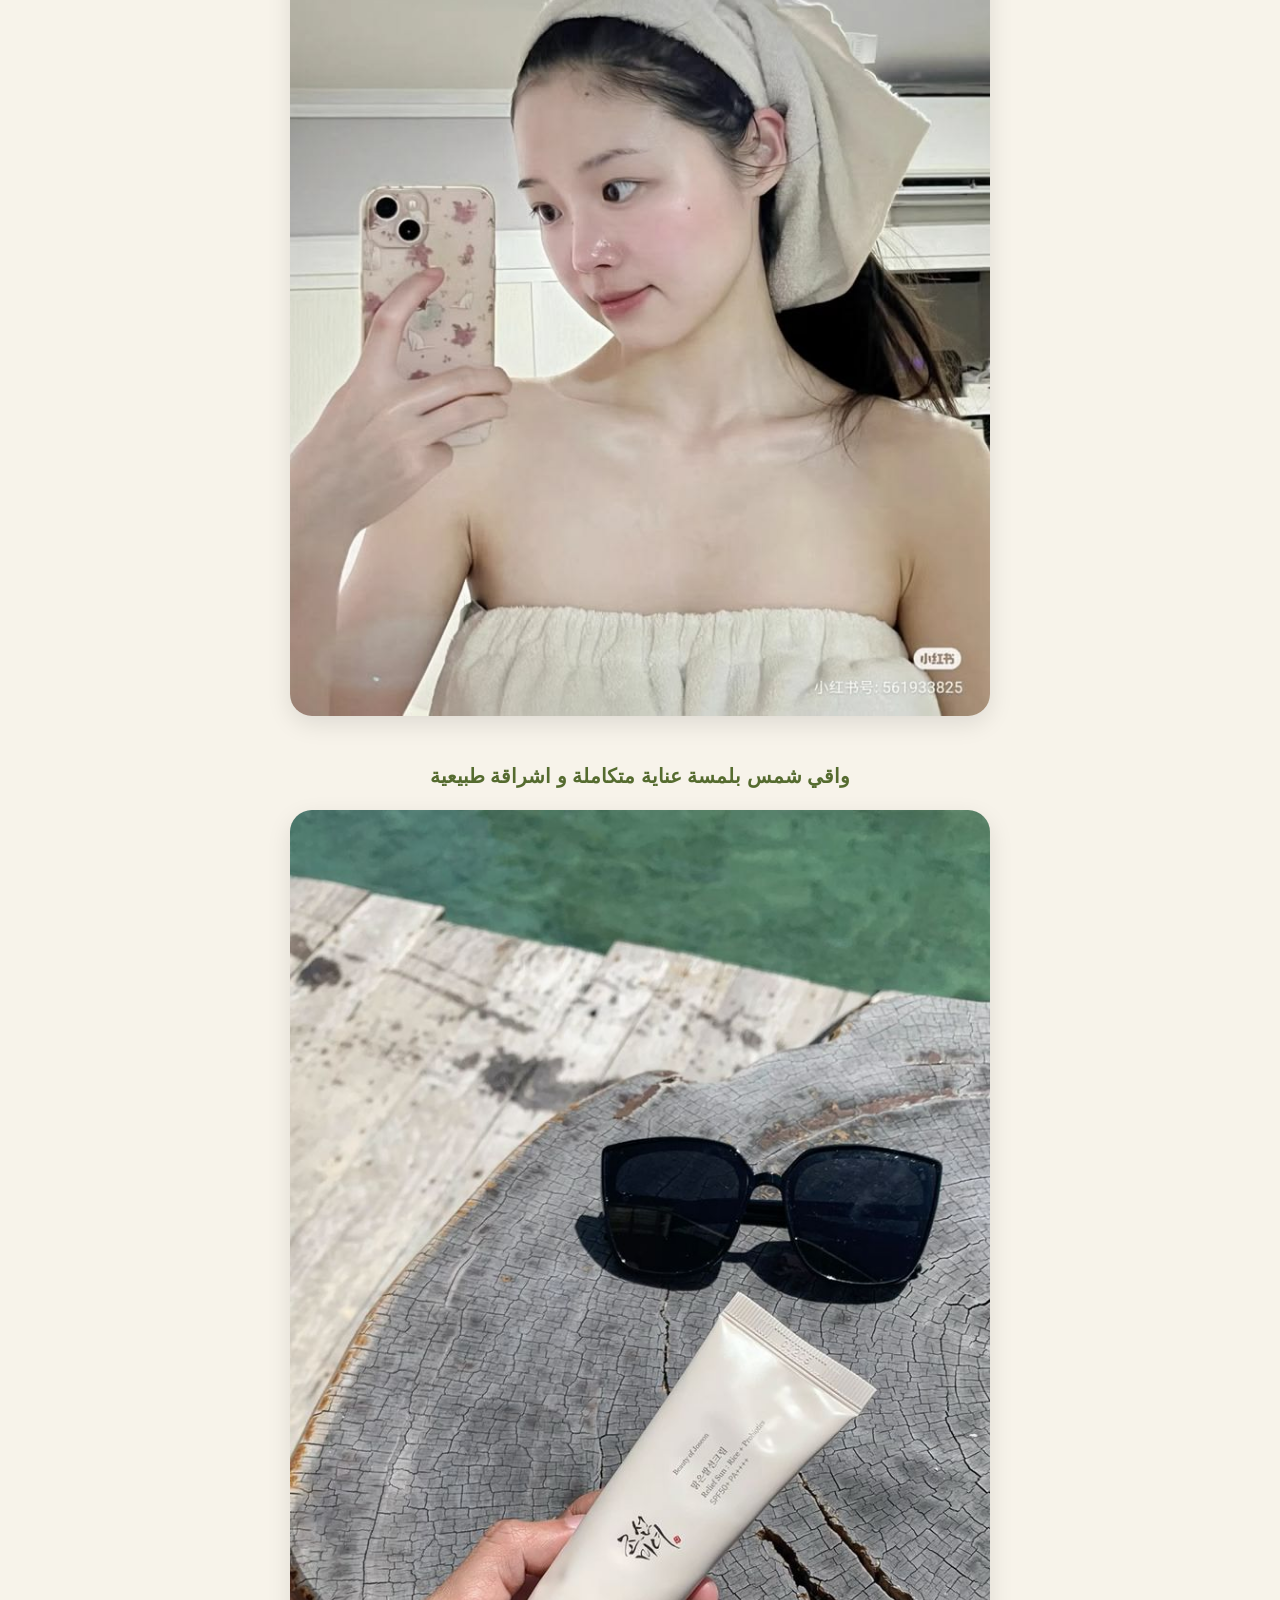
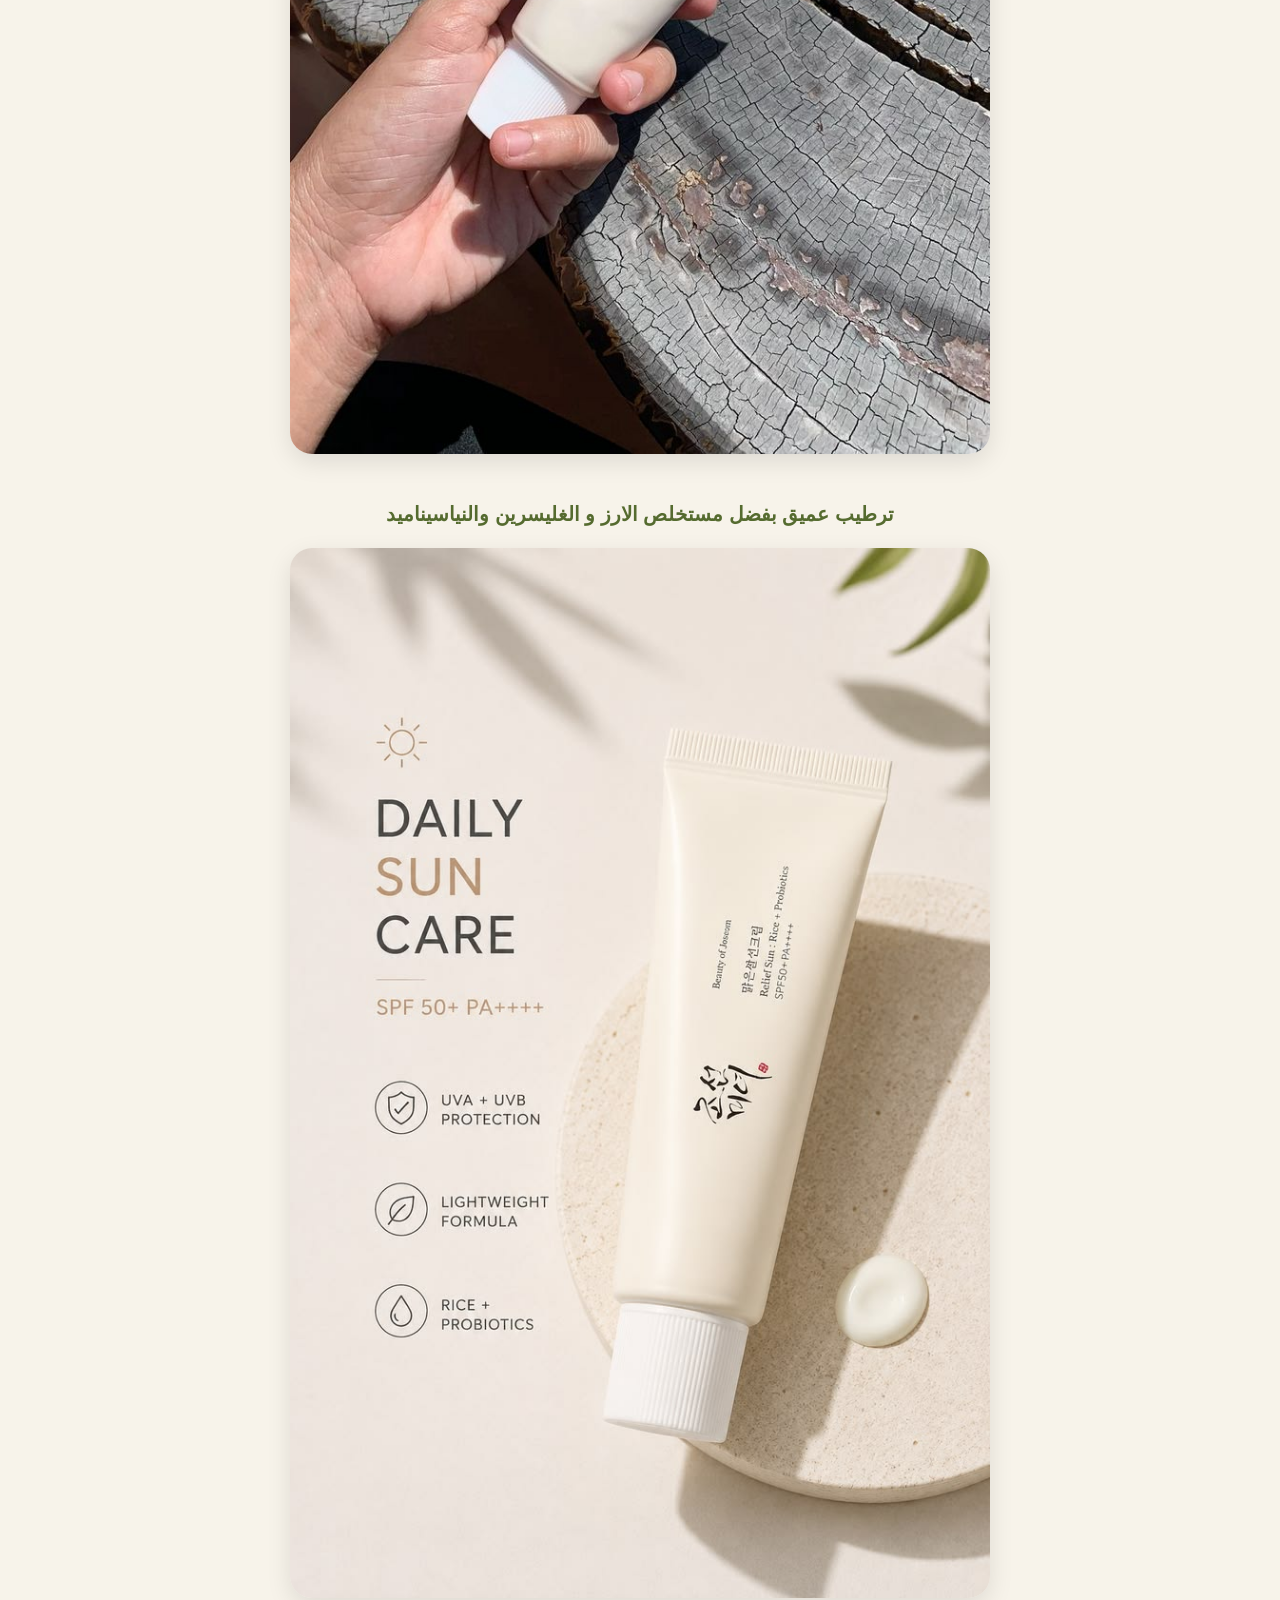
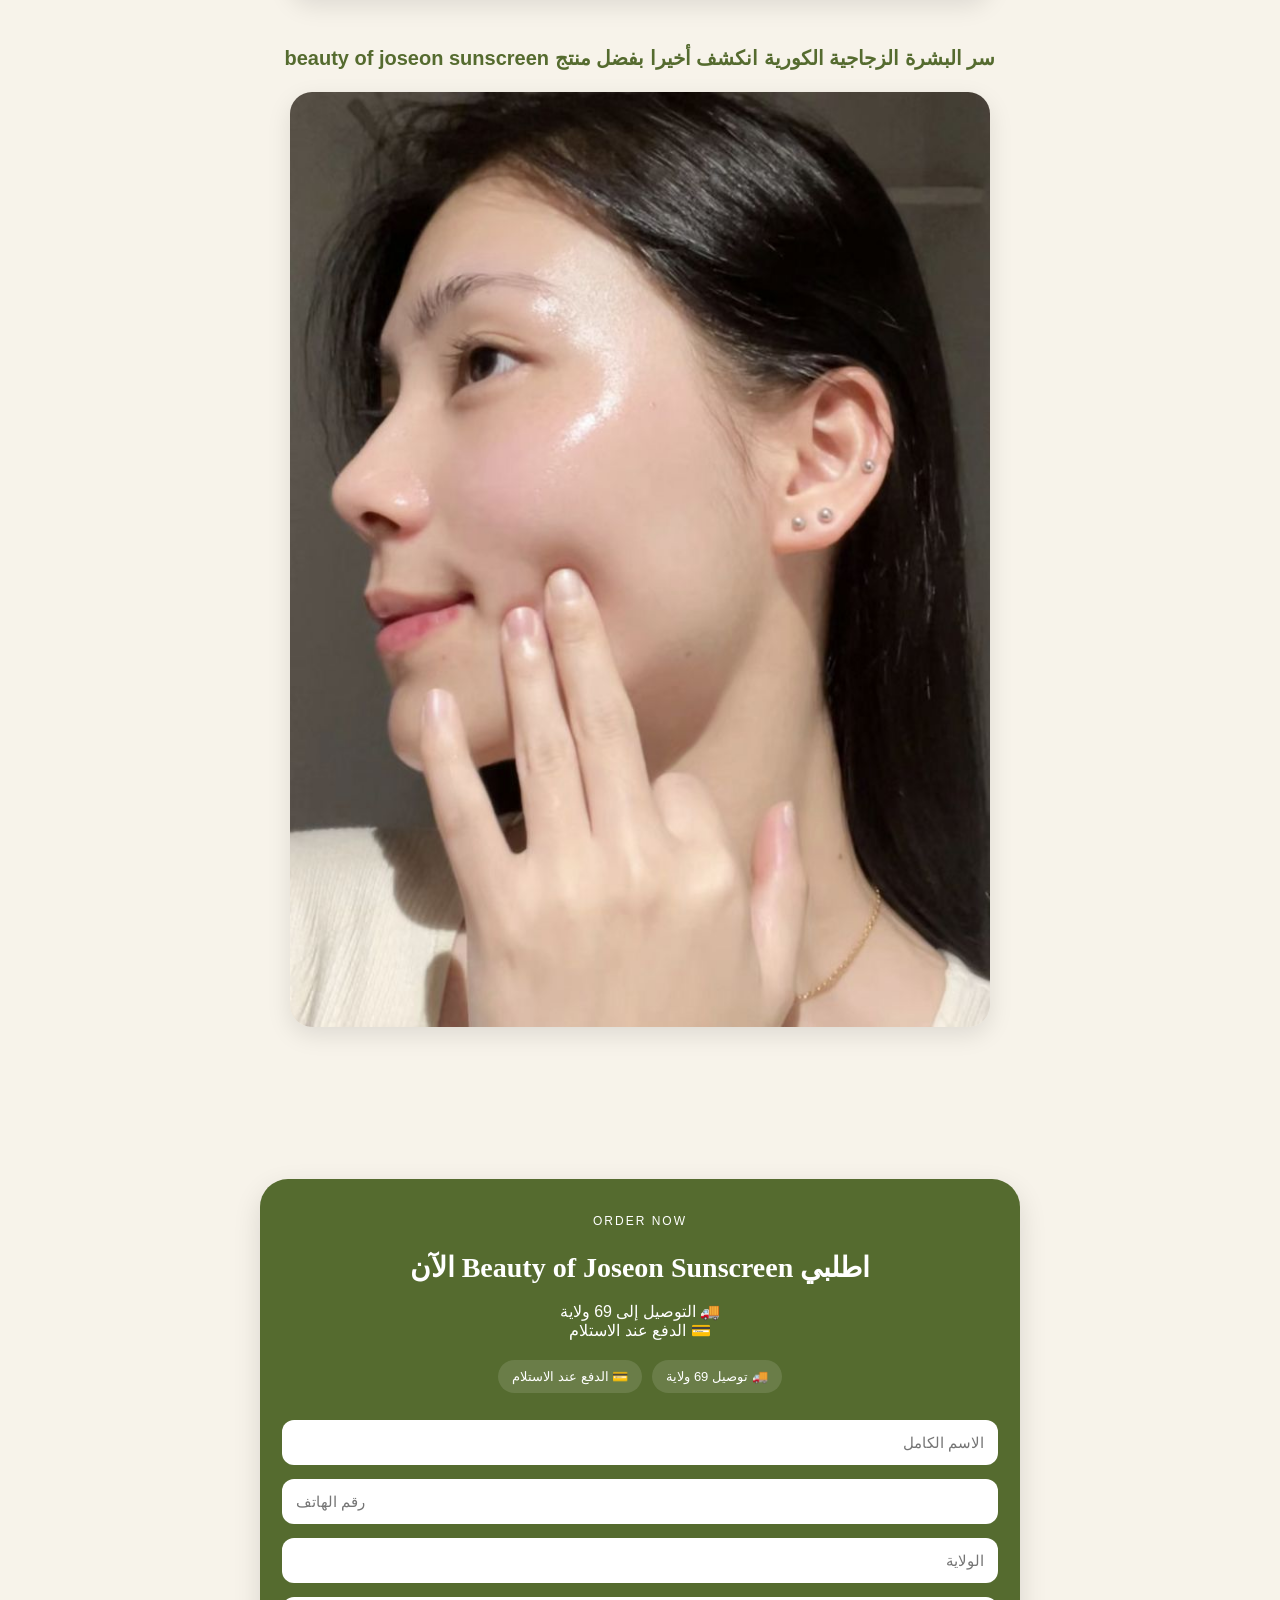
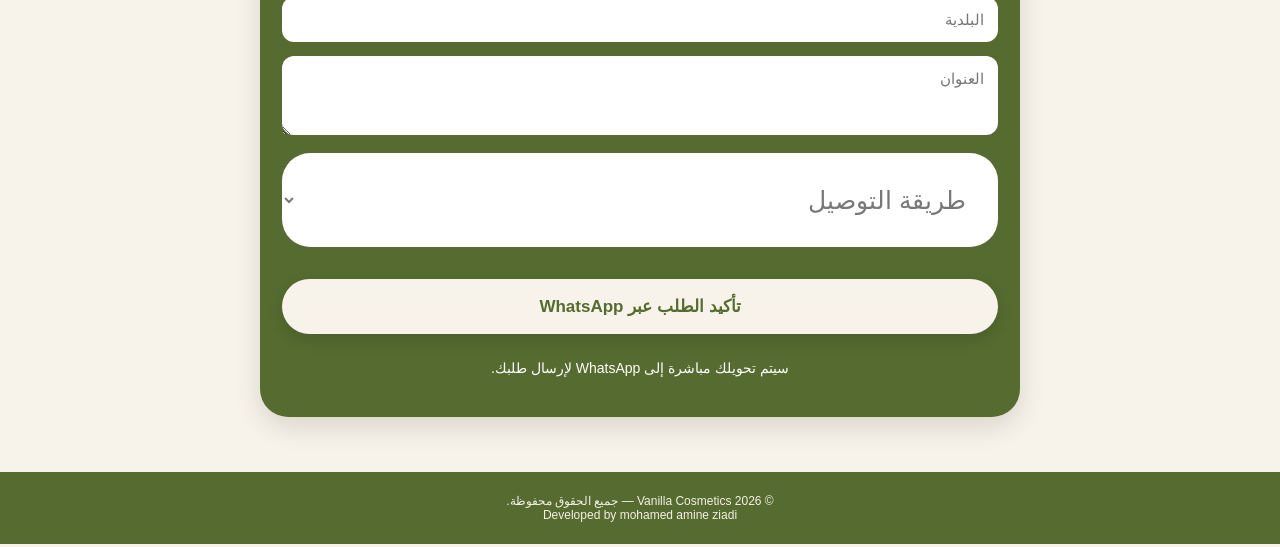
==== commit 0aeeade2: "Add Meta Pixel" ====
--- a/beauty-of-joseon.html
+++ b/beauty-of-joseon.html
@@ -1,6 +1,23 @@
 <!DOCTYPE html>
 <html lang="ar" dir="rtl">
-<head>
+<head>\n<!-- Meta Pixel Code -->
+<script>
+!function(f,b,e,v,n,t,s)
+{if(f.fbq)return;n=f.fbq=function(){n.callMethod?
+n.callMethod.apply(n,arguments):n.queue.push(arguments)};
+if(!f._fbq)f._fbq=n;n.push=n;n.loaded=!0;n.version='2.0';
+n.queue=[];t=b.createElement(e);t.async=!0;
+t.src=v;s=b.getElementsByTagName(e)[0];
+s.parentNode.insertBefore(t,s)}(window, document,'script',
+'https://connect.facebook.net/en_US/fbevents.js');
+fbq('init', '1974147999911220');
+fbq('track', 'PageView');
+</script>
+<noscript><img height="1" width="1" style="display:none"
+src="https://www.facebook.com/tr?id=1974147999911220&ev=PageView&noscript=1"/>
+</noscript>
+<!-- End Meta Pixel Code -->
+
 <meta charset="UTF-8">
 <meta name="viewport" content="width=device-width, initial-scale=1.0">
 <title>Beauty of Joseon Sunscreen | Vanilla Cosmetics</title>
